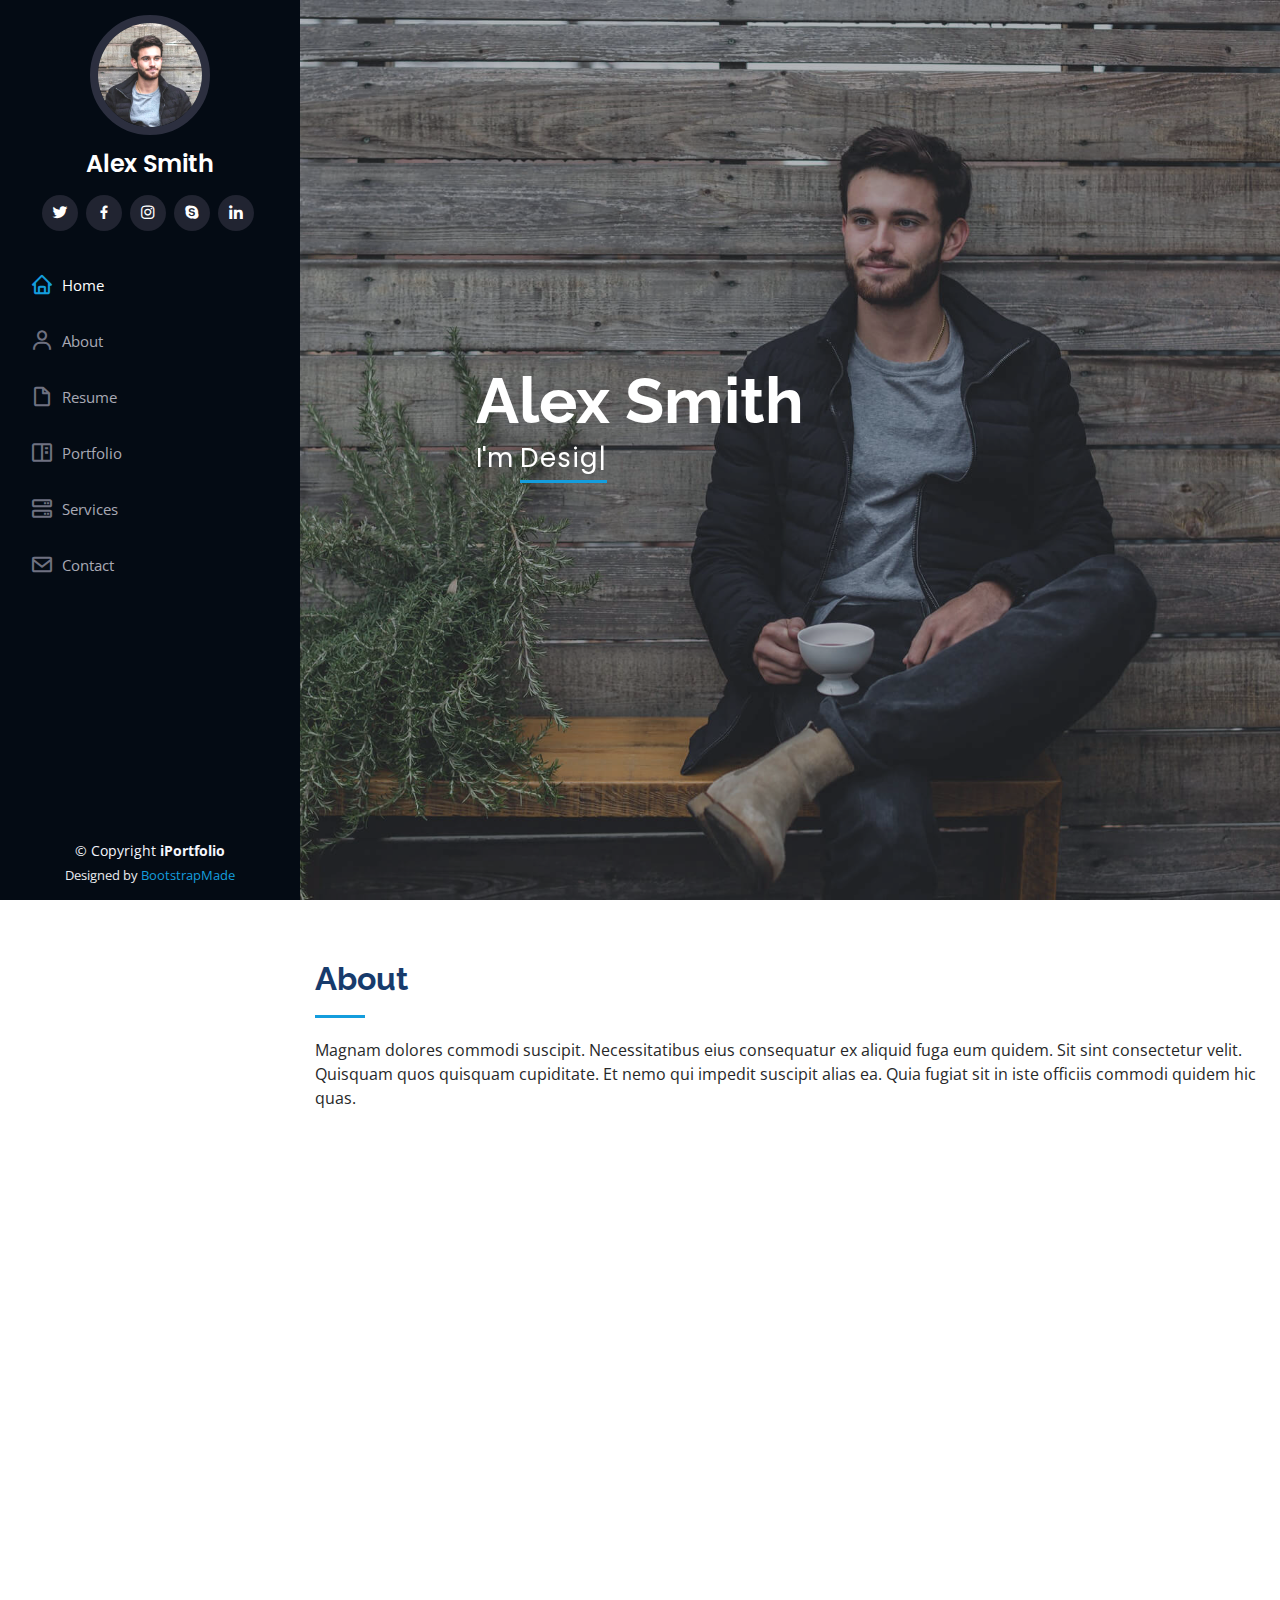
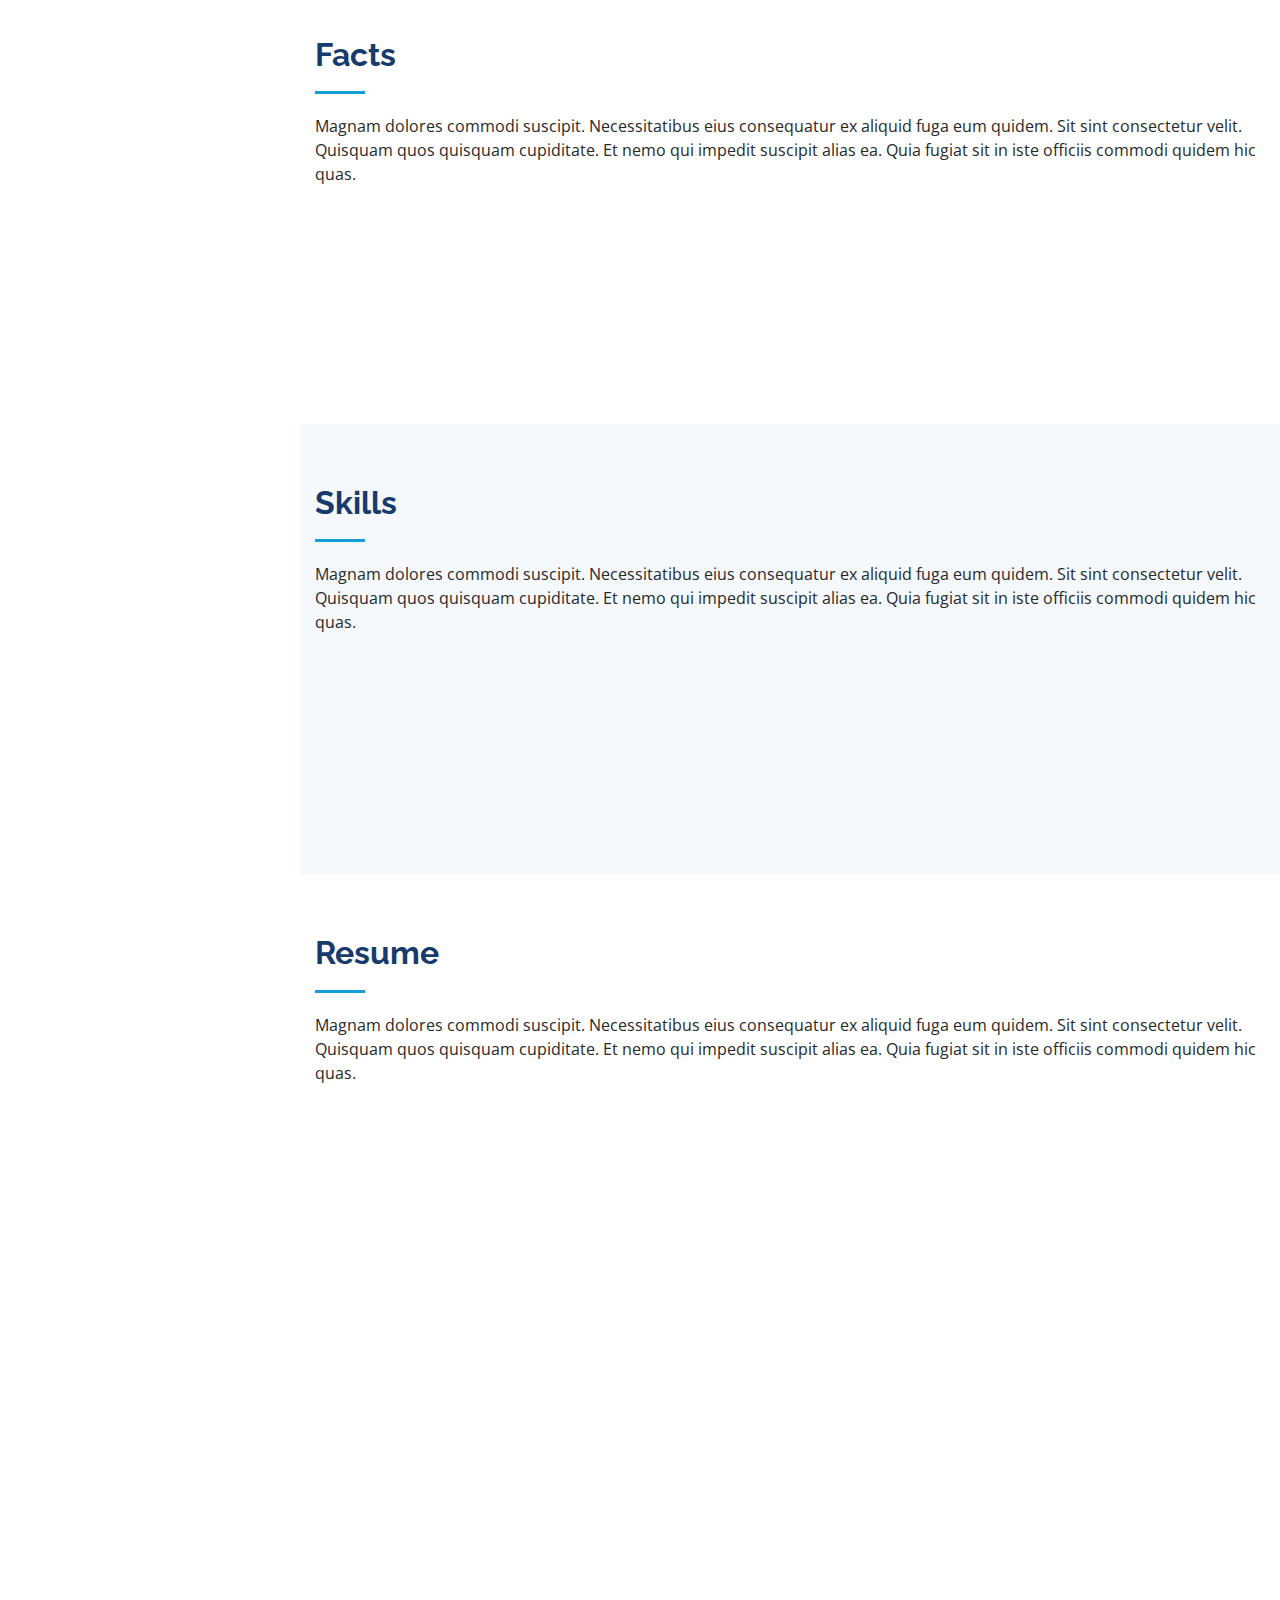
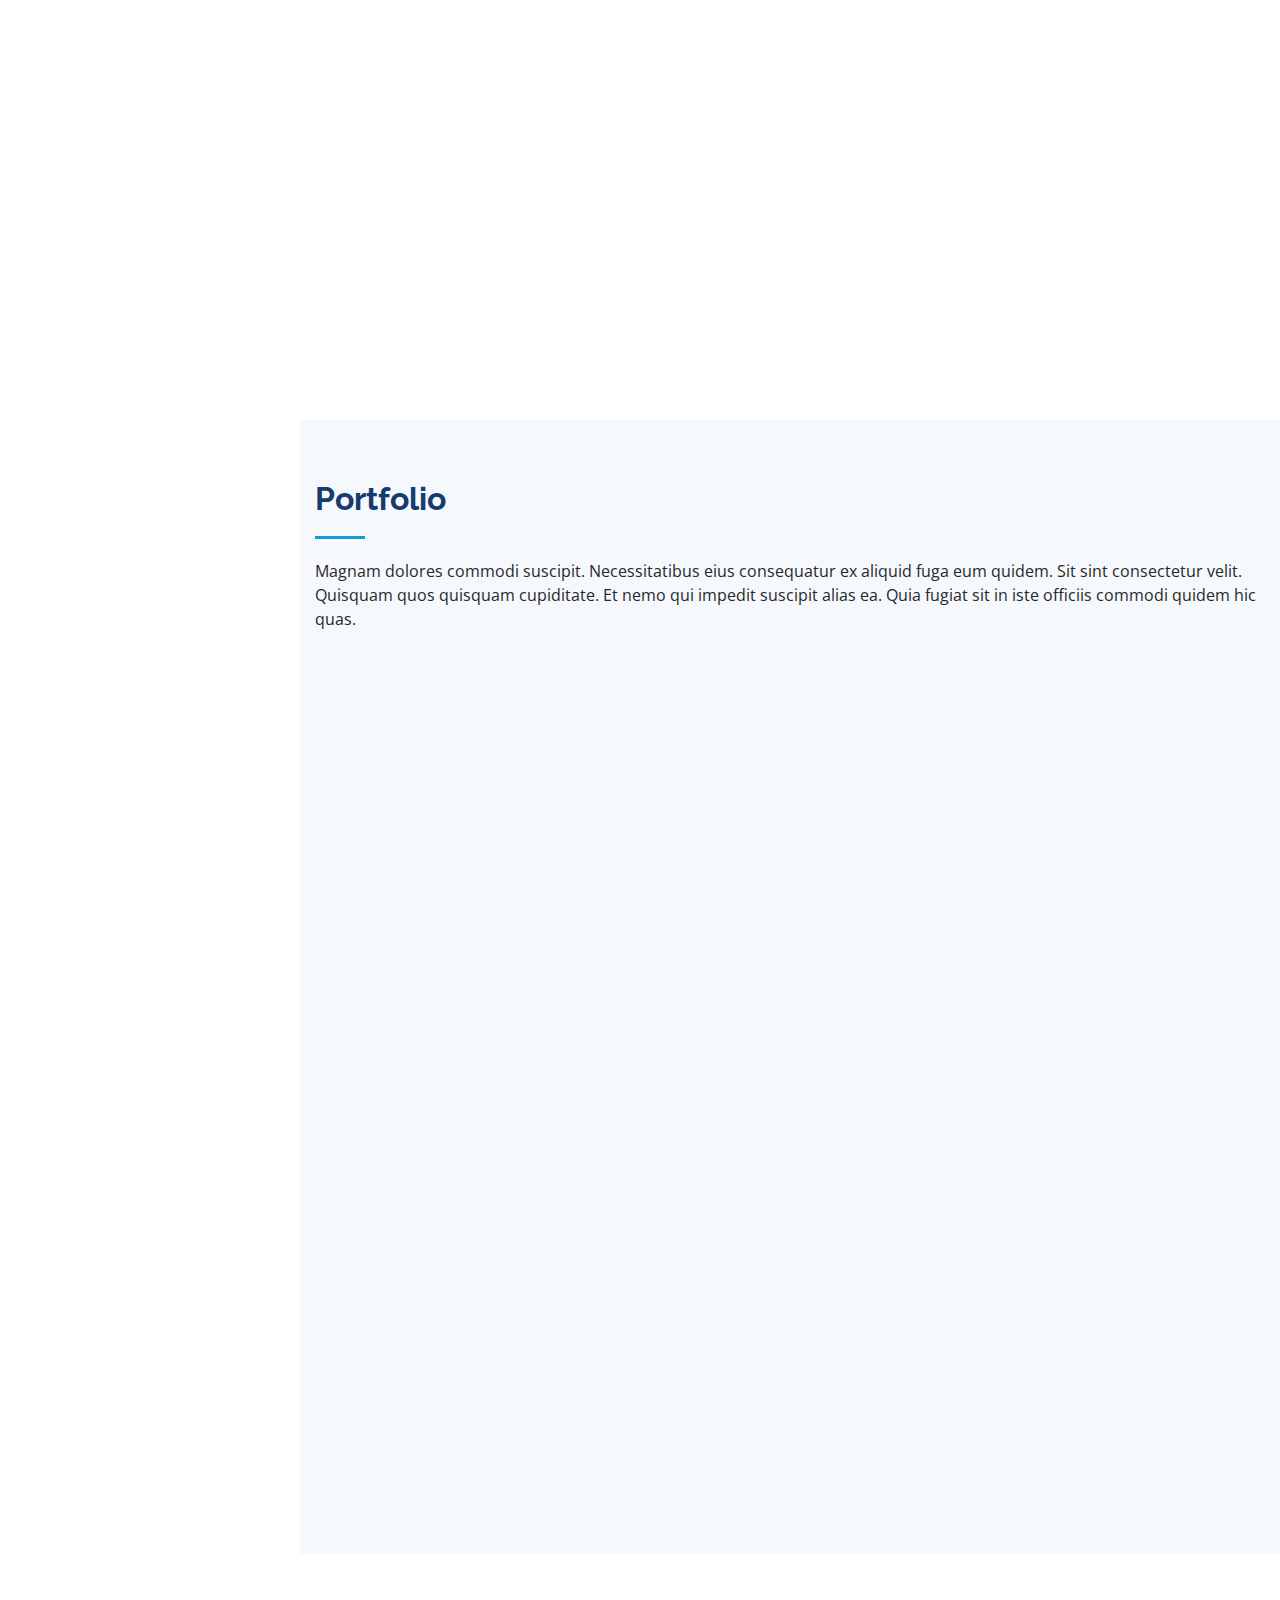
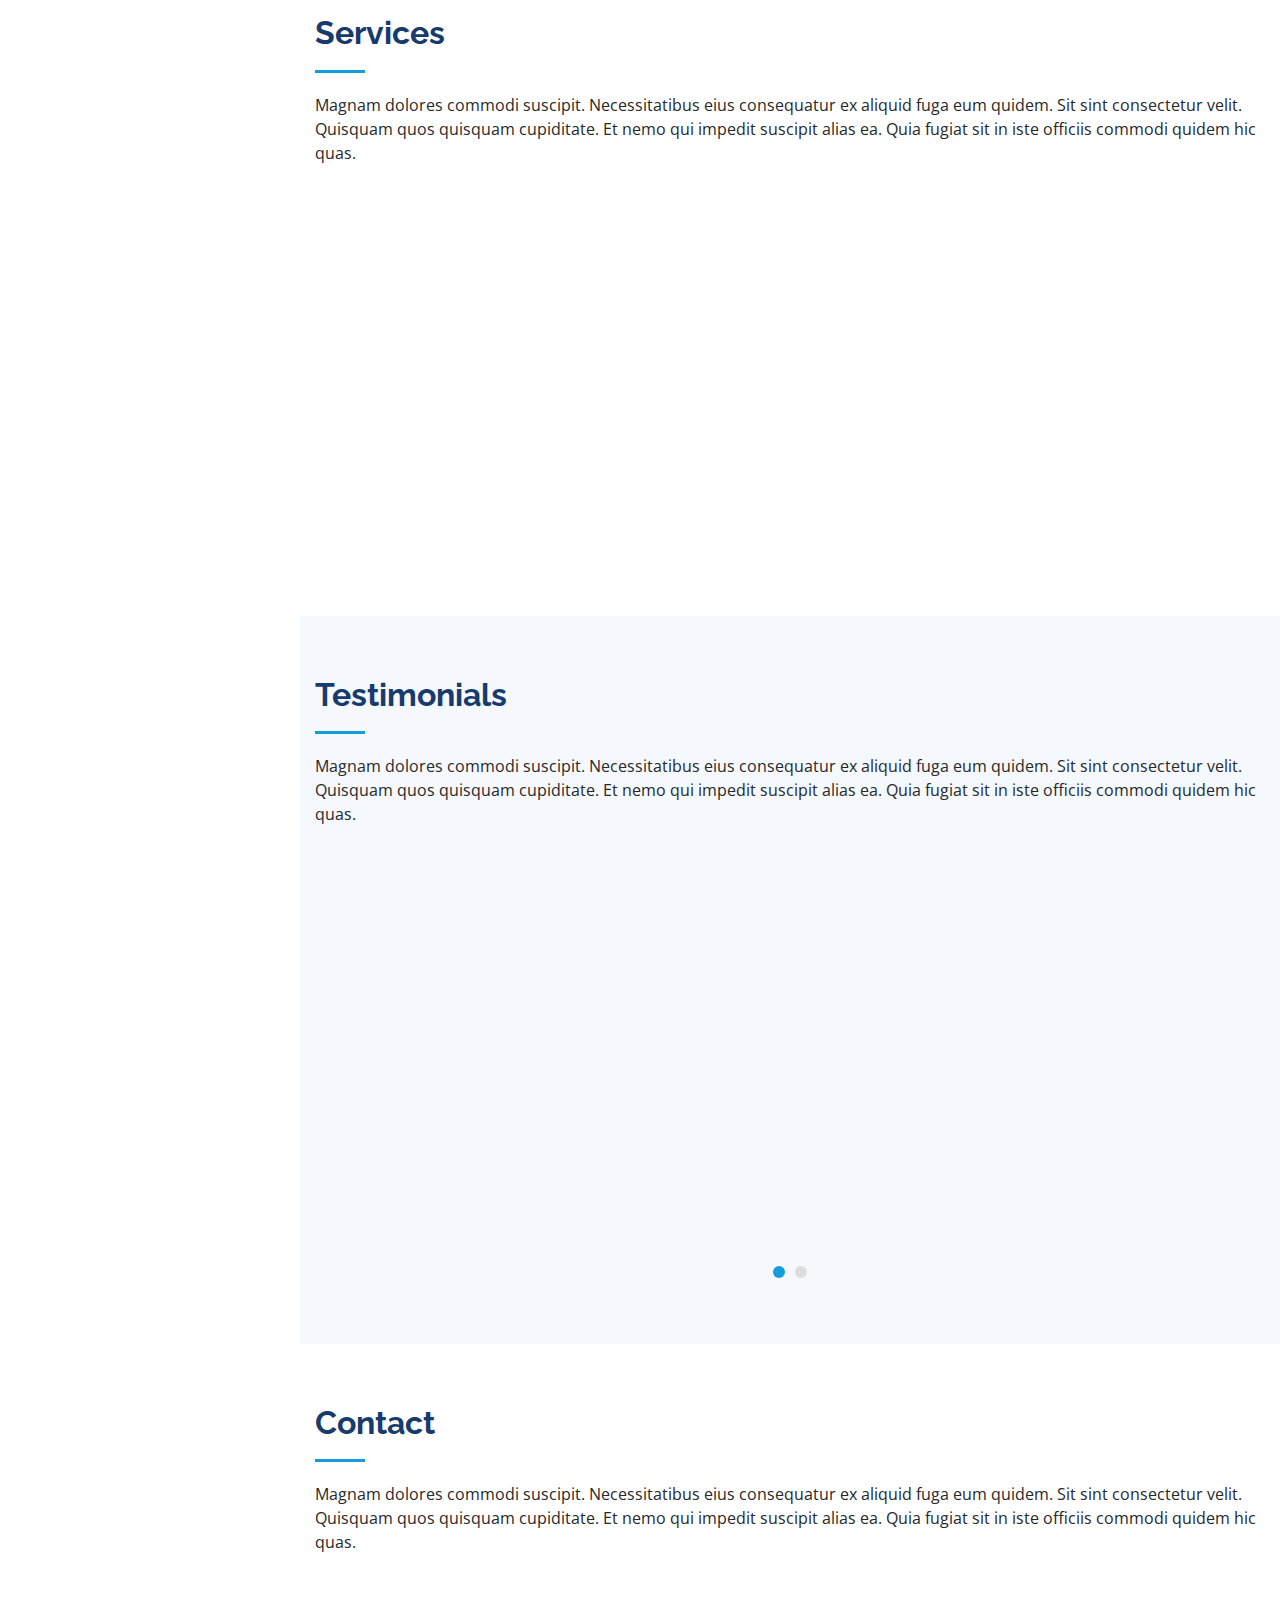
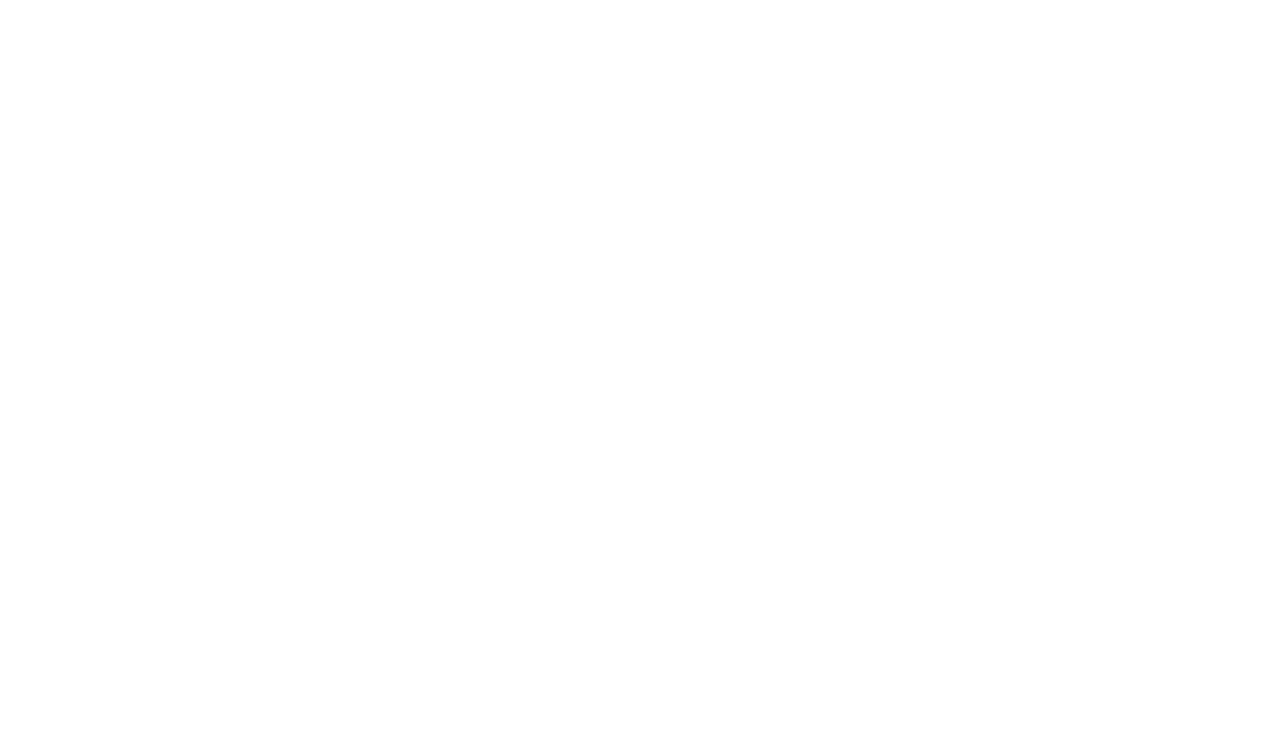
==== index.html @ 7bd34798 "first commit" ====
<!DOCTYPE html>
<html lang="en">

<head>
  <meta charset="utf-8">
  <meta content="width=device-width, initial-scale=1.0" name="viewport">

  <title>iPortfolio Bootstrap Template - Index</title>
  <meta content="" name="description">
  <meta content="" name="keywords">

  <!-- Favicons -->
  <link href="assets/img/favicon.png" rel="icon">
  <link href="assets/img/apple-touch-icon.png" rel="apple-touch-icon">

  <!-- Google Fonts -->
  <link href="https://fonts.googleapis.com/css?family=Open+Sans:300,300i,400,400i,600,600i,700,700i|Raleway:300,300i,400,400i,500,500i,600,600i,700,700i|Poppins:300,300i,400,400i,500,500i,600,600i,700,700i" rel="stylesheet">

  <!-- Vendor CSS Files -->
  <link href="assets/vendor/bootstrap/css/bootstrap.min.css" rel="stylesheet">
  <link href="assets/vendor/icofont/icofont.min.css" rel="stylesheet">
  <link href="assets/vendor/boxicons/css/boxicons.min.css" rel="stylesheet">
  <link href="assets/vendor/venobox/venobox.css" rel="stylesheet">
  <link href="assets/vendor/owl.carousel/assets/owl.carousel.min.css" rel="stylesheet">
  <link href="assets/vendor/aos/aos.css" rel="stylesheet">

  <!-- Template Main CSS File -->
  <link href="assets/css/style.css" rel="stylesheet">

  <!-- =======================================================
  * Template Name: iPortfolio - v1.5.1
  * Template URL: https://bootstrapmade.com/iportfolio-bootstrap-portfolio-websites-template/
  * Author: BootstrapMade.com
  * License: https://bootstrapmade.com/license/
  ======================================================== -->
</head>

<body>

  <!-- ======= Mobile nav toggle button ======= -->
  <button type="button" class="mobile-nav-toggle d-xl-none"><i class="icofont-navigation-menu"></i></button>

  <!-- ======= Header ======= -->
  <header id="header">
    <div class="d-flex flex-column">

      <div class="profile">
        <img src="assets/img/profile-img.jpg" alt="" class="img-fluid rounded-circle">
        <h1 class="text-light"><a href="index.html">Alex Smith</a></h1>
        <div class="social-links mt-3 text-center">
          <a href="#" class="twitter"><i class="bx bxl-twitter"></i></a>
          <a href="#" class="facebook"><i class="bx bxl-facebook"></i></a>
          <a href="#" class="instagram"><i class="bx bxl-instagram"></i></a>
          <a href="#" class="google-plus"><i class="bx bxl-skype"></i></a>
          <a href="#" class="linkedin"><i class="bx bxl-linkedin"></i></a>
        </div>
      </div>

      <nav class="nav-menu">
        <ul>
          <li class="active"><a href="index.html"><i class="bx bx-home"></i> <span>Home</span></a></li>
          <li><a href="#about"><i class="bx bx-user"></i> <span>About</span></a></li>
          <li><a href="#resume"><i class="bx bx-file-blank"></i> <span>Resume</span></a></li>
          <li><a href="#portfolio"><i class="bx bx-book-content"></i> Portfolio</a></li>
          <li><a href="#services"><i class="bx bx-server"></i> Services</a></li>
          <li><a href="#contact"><i class="bx bx-envelope"></i> Contact</a></li>

        </ul>
      </nav><!-- .nav-menu -->
      <button type="button" class="mobile-nav-toggle d-xl-none"><i class="icofont-navigation-menu"></i></button>

    </div>
  </header><!-- End Header -->

  <!-- ======= Hero Section ======= -->
  <section id="hero" class="d-flex flex-column justify-content-center align-items-center">
    <div class="hero-container" data-aos="fade-in">
      <h1>Alex Smith</h1>
      <p>I'm <span class="typed" data-typed-items="Designer, Developer, Freelancer, Photographer"></span></p>
    </div>
  </section><!-- End Hero -->

  <main id="main">

    <!-- ======= About Section ======= -->
    <section id="about" class="about">
      <div class="container">

        <div class="section-title">
          <h2>About</h2>
          <p>Magnam dolores commodi suscipit. Necessitatibus eius consequatur ex aliquid fuga eum quidem. Sit sint consectetur velit. Quisquam quos quisquam cupiditate. Et nemo qui impedit suscipit alias ea. Quia fugiat sit in iste officiis commodi quidem hic quas.</p>
        </div>

        <div class="row">
          <div class="col-lg-4" data-aos="fade-right">
            <img src="assets/img/profile-img.jpg" class="img-fluid" alt="">
          </div>
          <div class="col-lg-8 pt-4 pt-lg-0 content" data-aos="fade-left">
            <h3>UI/UX Designer &amp; Web Developer.</h3>
            <p class="font-italic">
              Lorem ipsum dolor sit amet, consectetur adipiscing elit, sed do eiusmod tempor incididunt ut labore et dolore
              magna aliqua.
            </p>
            <div class="row">
              <div class="col-lg-6">
                <ul>
                  <li><i class="icofont-rounded-right"></i> <strong>Birthday:</strong> 1 May 1995</li>
                  <li><i class="icofont-rounded-right"></i> <strong>Website:</strong> www.example.com</li>
                  <li><i class="icofont-rounded-right"></i> <strong>Phone:</strong> +123 456 7890</li>
                  <li><i class="icofont-rounded-right"></i> <strong>City:</strong> City : New York, USA</li>
                </ul>
              </div>
              <div class="col-lg-6">
                <ul>
                  <li><i class="icofont-rounded-right"></i> <strong>Age:</strong> 30</li>
                  <li><i class="icofont-rounded-right"></i> <strong>Degree:</strong> Master</li>
                  <li><i class="icofont-rounded-right"></i> <strong>PhEmailone:</strong> email@example.com</li>
                  <li><i class="icofont-rounded-right"></i> <strong>Freelance:</strong> Available</li>
                </ul>
              </div>
            </div>
            <p>
              Officiis eligendi itaque labore et dolorum mollitia officiis optio vero. Quisquam sunt adipisci omnis et ut. Nulla accusantium dolor incidunt officia tempore. Et eius omnis.
              Cupiditate ut dicta maxime officiis quidem quia. Sed et consectetur qui quia repellendus itaque neque. Aliquid amet quidem ut quaerat cupiditate. Ab et eum qui repellendus omnis culpa magni laudantium dolores.
            </p>
          </div>
        </div>

      </div>
    </section><!-- End About Section -->

    <!-- ======= Facts Section ======= -->
    <section id="facts" class="facts">
      <div class="container">

        <div class="section-title">
          <h2>Facts</h2>
          <p>Magnam dolores commodi suscipit. Necessitatibus eius consequatur ex aliquid fuga eum quidem. Sit sint consectetur velit. Quisquam quos quisquam cupiditate. Et nemo qui impedit suscipit alias ea. Quia fugiat sit in iste officiis commodi quidem hic quas.</p>
        </div>

        <div class="row no-gutters">

          <div class="col-lg-3 col-md-6 d-md-flex align-items-md-stretch" data-aos="fade-up">
            <div class="count-box">
              <i class="icofont-simple-smile"></i>
              <span data-toggle="counter-up">232</span>
              <p><strong>Happy Clients</strong> consequuntur quae</p>
            </div>
          </div>

          <div class="col-lg-3 col-md-6 d-md-flex align-items-md-stretch" data-aos="fade-up" data-aos-delay="100">
            <div class="count-box">
              <i class="icofont-document-folder"></i>
              <span data-toggle="counter-up">521</span>
              <p><strong>Projects</strong> adipisci atque cum quia aut</p>
            </div>
          </div>

          <div class="col-lg-3 col-md-6 d-md-flex align-items-md-stretch" data-aos="fade-up" data-aos-delay="200">
            <div class="count-box">
              <i class="icofont-live-support"></i>
              <span data-toggle="counter-up">1,463</span>
              <p><strong>Hours Of Support</strong> aut commodi quaerat</p>
            </div>
          </div>

          <div class="col-lg-3 col-md-6 d-md-flex align-items-md-stretch" data-aos="fade-up" data-aos-delay="300">
            <div class="count-box">
              <i class="icofont-users-alt-5"></i>
              <span data-toggle="counter-up">15</span>
              <p><strong>Hard Workers</strong> rerum asperiores dolor</p>
            </div>
          </div>

        </div>

      </div>
    </section><!-- End Facts Section -->

    <!-- ======= Skills Section ======= -->
    <section id="skills" class="skills section-bg">
      <div class="container">

        <div class="section-title">
          <h2>Skills</h2>
          <p>Magnam dolores commodi suscipit. Necessitatibus eius consequatur ex aliquid fuga eum quidem. Sit sint consectetur velit. Quisquam quos quisquam cupiditate. Et nemo qui impedit suscipit alias ea. Quia fugiat sit in iste officiis commodi quidem hic quas.</p>
        </div>

        <div class="row skills-content">

          <div class="col-lg-6" data-aos="fade-up">

            <div class="progress">
              <span class="skill">HTML <i class="val">100%</i></span>
              <div class="progress-bar-wrap">
                <div class="progress-bar" role="progressbar" aria-valuenow="100" aria-valuemin="0" aria-valuemax="100"></div>
              </div>
            </div>

            <div class="progress">
              <span class="skill">CSS <i class="val">90%</i></span>
              <div class="progress-bar-wrap">
                <div class="progress-bar" role="progressbar" aria-valuenow="90" aria-valuemin="0" aria-valuemax="100"></div>
              </div>
            </div>

            <div class="progress">
              <span class="skill">JavaScript <i class="val">75%</i></span>
              <div class="progress-bar-wrap">
                <div class="progress-bar" role="progressbar" aria-valuenow="75" aria-valuemin="0" aria-valuemax="100"></div>
              </div>
            </div>

          </div>

          <div class="col-lg-6" data-aos="fade-up" data-aos-delay="100">

            <div class="progress">
              <span class="skill">PHP <i class="val">80%</i></span>
              <div class="progress-bar-wrap">
                <div class="progress-bar" role="progressbar" aria-valuenow="80" aria-valuemin="0" aria-valuemax="100"></div>
              </div>
            </div>

            <div class="progress">
              <span class="skill">WordPress/CMS <i class="val">90%</i></span>
              <div class="progress-bar-wrap">
                <div class="progress-bar" role="progressbar" aria-valuenow="90" aria-valuemin="0" aria-valuemax="100"></div>
              </div>
            </div>

            <div class="progress">
              <span class="skill">Photoshop <i class="val">55%</i></span>
              <div class="progress-bar-wrap">
                <div class="progress-bar" role="progressbar" aria-valuenow="55" aria-valuemin="0" aria-valuemax="100"></div>
              </div>
            </div>

          </div>

        </div>

      </div>
    </section><!-- End Skills Section -->

    <!-- ======= Resume Section ======= -->
    <section id="resume" class="resume">
      <div class="container">

        <div class="section-title">
          <h2>Resume</h2>
          <p>Magnam dolores commodi suscipit. Necessitatibus eius consequatur ex aliquid fuga eum quidem. Sit sint consectetur velit. Quisquam quos quisquam cupiditate. Et nemo qui impedit suscipit alias ea. Quia fugiat sit in iste officiis commodi quidem hic quas.</p>
        </div>

        <div class="row">
          <div class="col-lg-6" data-aos="fade-up">
            <h3 class="resume-title">Sumary</h3>
            <div class="resume-item pb-0">
              <h4>Alex Smith</h4>
              <p><em>Innovative and deadline-driven Graphic Designer with 3+ years of experience designing and developing user-centered digital/print marketing material from initial concept to final, polished deliverable.</em></p>
              <ul>
                <li>Portland par 127,Orlando, FL</li>
                <li>(123) 456-7891</li>
                <li>alice.barkley@example.com</li>
              </ul>
            </div>

            <h3 class="resume-title">Education</h3>
            <div class="resume-item">
              <h4>Master of Fine Arts &amp; Graphic Design</h4>
              <h5>2015 - 2016</h5>
              <p><em>Rochester Institute of Technology, Rochester, NY</em></p>
              <p>Qui deserunt veniam. Et sed aliquam labore tempore sed quisquam iusto autem sit. Ea vero voluptatum qui ut dignissimos deleniti nerada porti sand markend</p>
            </div>
            <div class="resume-item">
              <h4>Bachelor of Fine Arts &amp; Graphic Design</h4>
              <h5>2010 - 2014</h5>
              <p><em>Rochester Institute of Technology, Rochester, NY</em></p>
              <p>Quia nobis sequi est occaecati aut. Repudiandae et iusto quae reiciendis et quis Eius vel ratione eius unde vitae rerum voluptates asperiores voluptatem Earum molestiae consequatur neque etlon sader mart dila</p>
            </div>
          </div>
          <div class="col-lg-6" data-aos="fade-up" data-aos-delay="100">
            <h3 class="resume-title">Professional Experience</h3>
            <div class="resume-item">
              <h4>Senior graphic design specialist</h4>
              <h5>2019 - Present</h5>
              <p><em>Experion, New York, NY </em></p>
              <ul>
                <li>Lead in the design, development, and implementation of the graphic, layout, and production communication materials</li>
                <li>Delegate tasks to the 7 members of the design team and provide counsel on all aspects of the project. </li>
                <li>Supervise the assessment of all graphic materials in order to ensure quality and accuracy of the design</li>
                <li>Oversee the efficient use of production project budgets ranging from $2,000 - $25,000</li>
              </ul>
            </div>
            <div class="resume-item">
              <h4>Graphic design specialist</h4>
              <h5>2017 - 2018</h5>
              <p><em>Stepping Stone Advertising, New York, NY</em></p>
              <ul>
                <li>Developed numerous marketing programs (logos, brochures,infographics, presentations, and advertisements).</li>
                <li>Managed up to 5 projects or tasks at a given time while under pressure</li>
                <li>Recommended and consulted with clients on the most appropriate graphic design</li>
                <li>Created 4+ design presentations and proposals a month for clients and account managers</li>
              </ul>
            </div>
          </div>
        </div>

      </div>
    </section><!-- End Resume Section -->

    <!-- ======= Portfolio Section ======= -->
    <section id="portfolio" class="portfolio section-bg">
      <div class="container">

        <div class="section-title">
          <h2>Portfolio</h2>
          <p>Magnam dolores commodi suscipit. Necessitatibus eius consequatur ex aliquid fuga eum quidem. Sit sint consectetur velit. Quisquam quos quisquam cupiditate. Et nemo qui impedit suscipit alias ea. Quia fugiat sit in iste officiis commodi quidem hic quas.</p>
        </div>

        <div class="row" data-aos="fade-up">
          <div class="col-lg-12 d-flex justify-content-center">
            <ul id="portfolio-flters">
              <li data-filter="*" class="filter-active">All</li>
              <li data-filter=".filter-app">App</li>
              <li data-filter=".filter-card">Card</li>
              <li data-filter=".filter-web">Web</li>
            </ul>
          </div>
        </div>

        <div class="row portfolio-container" data-aos="fade-up" data-aos-delay="100">

          <div class="col-lg-4 col-md-6 portfolio-item filter-app">
            <div class="portfolio-wrap">
              <img src="assets/img/portfolio/portfolio-1.jpg" class="img-fluid" alt="">
              <div class="portfolio-links">
                <a href="assets/img/portfolio/portfolio-1.jpg" data-gall="portfolioGallery" class="venobox" title="App 1"><i class="bx bx-plus"></i></a>
                <a href="portfolio-details.html" title="More Details"><i class="bx bx-link"></i></a>
              </div>
            </div>
          </div>

          <div class="col-lg-4 col-md-6 portfolio-item filter-web">
            <div class="portfolio-wrap">
              <img src="assets/img/portfolio/portfolio-2.jpg" class="img-fluid" alt="">
              <div class="portfolio-links">
                <a href="assets/img/portfolio/portfolio-2.jpg" data-gall="portfolioGallery" class="venobox" title="Web 3"><i class="bx bx-plus"></i></a>
                <a href="portfolio-details.html" title="More Details"><i class="bx bx-link"></i></a>
              </div>
            </div>
          </div>

          <div class="col-lg-4 col-md-6 portfolio-item filter-app">
            <div class="portfolio-wrap">
              <img src="assets/img/portfolio/portfolio-3.jpg" class="img-fluid" alt="">
              <div class="portfolio-links">
                <a href="assets/img/portfolio/portfolio-3.jpg" data-gall="portfolioGallery" class="venobox" title="App 2"><i class="bx bx-plus"></i></a>
                <a href="portfolio-details.html" title="More Details"><i class="bx bx-link"></i></a>
              </div>
            </div>
          </div>

          <div class="col-lg-4 col-md-6 portfolio-item filter-card">
            <div class="portfolio-wrap">
              <img src="assets/img/portfolio/portfolio-4.jpg" class="img-fluid" alt="">
              <div class="portfolio-links">
                <a href="assets/img/portfolio/portfolio-4.jpg" data-gall="portfolioGallery" class="venobox" title="Card 2"><i class="bx bx-plus"></i></a>
                <a href="portfolio-details.html" title="More Details"><i class="bx bx-link"></i></a>
              </div>
            </div>
          </div>

          <div class="col-lg-4 col-md-6 portfolio-item filter-web">
            <div class="portfolio-wrap">
              <img src="assets/img/portfolio/portfolio-5.jpg" class="img-fluid" alt="">
              <div class="portfolio-links">
                <a href="assets/img/portfolio/portfolio-5.jpg" data-gall="portfolioGallery" class="venobox" title="Web 2"><i class="bx bx-plus"></i></a>
                <a href="portfolio-details.html" title="More Details"><i class="bx bx-link"></i></a>
              </div>
            </div>
          </div>

          <div class="col-lg-4 col-md-6 portfolio-item filter-app">
            <div class="portfolio-wrap">
              <img src="assets/img/portfolio/portfolio-6.jpg" class="img-fluid" alt="">
              <div class="portfolio-links">
                <a href="assets/img/portfolio/portfolio-6.jpg" data-gall="portfolioGallery" class="venobox" title="App 3"><i class="bx bx-plus"></i></a>
                <a href="portfolio-details.html" title="More Details"><i class="bx bx-link"></i></a>
              </div>
            </div>
          </div>

          <div class="col-lg-4 col-md-6 portfolio-item filter-card">
            <div class="portfolio-wrap">
              <img src="assets/img/portfolio/portfolio-7.jpg" class="img-fluid" alt="">
              <div class="portfolio-links">
                <a href="assets/img/portfolio/portfolio-7.jpg" data-gall="portfolioGallery" class="venobox" title="Card 1"><i class="bx bx-plus"></i></a>
                <a href="portfolio-details.html" title="More Details"><i class="bx bx-link"></i></a>
              </div>
            </div>
          </div>

          <div class="col-lg-4 col-md-6 portfolio-item filter-card">
            <div class="portfolio-wrap">
              <img src="assets/img/portfolio/portfolio-8.jpg" class="img-fluid" alt="">
              <div class="portfolio-links">
                <a href="assets/img/portfolio/portfolio-8.jpg" data-gall="portfolioGallery" class="venobox" title="Card 3"><i class="bx bx-plus"></i></a>
                <a href="portfolio-details.html" title="More Details"><i class="bx bx-link"></i></a>
              </div>
            </div>
          </div>

          <div class="col-lg-4 col-md-6 portfolio-item filter-web">
            <div class="portfolio-wrap">
              <img src="assets/img/portfolio/portfolio-9.jpg" class="img-fluid" alt="">
              <div class="portfolio-links">
                <a href="assets/img/portfolio/portfolio-9.jpg" data-gall="portfolioGallery" class="venobox" title="Web 3"><i class="bx bx-plus"></i></a>
                <a href="portfolio-details.html" title="More Details"><i class="bx bx-link"></i></a>
              </div>
            </div>
          </div>

        </div>

      </div>
    </section><!-- End Portfolio Section -->

    <!-- ======= Services Section ======= -->
    <section id="services" class="services">
      <div class="container">

        <div class="section-title">
          <h2>Services</h2>
          <p>Magnam dolores commodi suscipit. Necessitatibus eius consequatur ex aliquid fuga eum quidem. Sit sint consectetur velit. Quisquam quos quisquam cupiditate. Et nemo qui impedit suscipit alias ea. Quia fugiat sit in iste officiis commodi quidem hic quas.</p>
        </div>

        <div class="row">
          <div class="col-lg-4 col-md-6 icon-box" data-aos="fade-up">
            <div class="icon"><i class="icofont-computer"></i></div>
            <h4 class="title"><a href="">Lorem Ipsum</a></h4>
            <p class="description">Voluptatum deleniti atque corrupti quos dolores et quas molestias excepturi sint occaecati cupiditate non provident</p>
          </div>
          <div class="col-lg-4 col-md-6 icon-box" data-aos="fade-up" data-aos-delay="100">
            <div class="icon"><i class="icofont-chart-bar-graph"></i></div>
            <h4 class="title"><a href="">Dolor Sitema</a></h4>
            <p class="description">Minim veniam, quis nostrud exercitation ullamco laboris nisi ut aliquip ex ea commodo consequat tarad limino ata</p>
          </div>
          <div class="col-lg-4 col-md-6 icon-box" data-aos="fade-up" data-aos-delay="200">
            <div class="icon"><i class="icofont-earth"></i></div>
            <h4 class="title"><a href="">Sed ut perspiciatis</a></h4>
            <p class="description">Duis aute irure dolor in reprehenderit in voluptate velit esse cillum dolore eu fugiat nulla pariatur</p>
          </div>
          <div class="col-lg-4 col-md-6 icon-box" data-aos="fade-up" data-aos-delay="300">
            <div class="icon"><i class="icofont-image"></i></div>
            <h4 class="title"><a href="">Magni Dolores</a></h4>
            <p class="description">Excepteur sint occaecat cupidatat non proident, sunt in culpa qui officia deserunt mollit anim id est laborum</p>
          </div>
          <div class="col-lg-4 col-md-6 icon-box" data-aos="fade-up" data-aos-delay="400">
            <div class="icon"><i class="icofont-settings"></i></div>
            <h4 class="title"><a href="">Nemo Enim</a></h4>
            <p class="description">At vero eos et accusamus et iusto odio dignissimos ducimus qui blanditiis praesentium voluptatum deleniti atque</p>
          </div>
          <div class="col-lg-4 col-md-6 icon-box" data-aos="fade-up" data-aos-delay="500">
            <div class="icon"><i class="icofont-tasks-alt"></i></div>
            <h4 class="title"><a href="">Eiusmod Tempor</a></h4>
            <p class="description">Et harum quidem rerum facilis est et expedita distinctio. Nam libero tempore, cum soluta nobis est eligendi</p>
          </div>
        </div>

      </div>
    </section><!-- End Services Section -->

    <!-- ======= Testimonials Section ======= -->
    <section id="testimonials" class="testimonials section-bg">
      <div class="container">

        <div class="section-title">
          <h2>Testimonials</h2>
          <p>Magnam dolores commodi suscipit. Necessitatibus eius consequatur ex aliquid fuga eum quidem. Sit sint consectetur velit. Quisquam quos quisquam cupiditate. Et nemo qui impedit suscipit alias ea. Quia fugiat sit in iste officiis commodi quidem hic quas.</p>
        </div>

        <div class="owl-carousel testimonials-carousel">

          <div class="testimonial-item" data-aos="fade-up">
            <p>
              <i class="bx bxs-quote-alt-left quote-icon-left"></i>
              Proin iaculis purus consequat sem cure digni ssim donec porttitora entum suscipit rhoncus. Accusantium quam, ultricies eget id, aliquam eget nibh et. Maecen aliquam, risus at semper.
              <i class="bx bxs-quote-alt-right quote-icon-right"></i>
            </p>
            <img src="assets/img/testimonials/testimonials-1.jpg" class="testimonial-img" alt="">
            <h3>Saul Goodman</h3>
            <h4>Ceo &amp; Founder</h4>
          </div>

          <div class="testimonial-item" data-aos="fade-up" data-aos-delay="100">
            <p>
              <i class="bx bxs-quote-alt-left quote-icon-left"></i>
              Export tempor illum tamen malis malis eram quae irure esse labore quem cillum quid cillum eram malis quorum velit fore eram velit sunt aliqua noster fugiat irure amet legam anim culpa.
              <i class="bx bxs-quote-alt-right quote-icon-right"></i>
            </p>
            <img src="assets/img/testimonials/testimonials-2.jpg" class="testimonial-img" alt="">
            <h3>Sara Wilsson</h3>
            <h4>Designer</h4>
          </div>

          <div class="testimonial-item" data-aos="fade-up" data-aos-delay="200">
            <p>
              <i class="bx bxs-quote-alt-left quote-icon-left"></i>
              Enim nisi quem export duis labore cillum quae magna enim sint quorum nulla quem veniam duis minim tempor labore quem eram duis noster aute amet eram fore quis sint minim.
              <i class="bx bxs-quote-alt-right quote-icon-right"></i>
            </p>
            <img src="assets/img/testimonials/testimonials-3.jpg" class="testimonial-img" alt="">
            <h3>Jena Karlis</h3>
            <h4>Store Owner</h4>
          </div>

          <div class="testimonial-item" data-aos="fade-up" data-aos-delay="300">
            <p>
              <i class="bx bxs-quote-alt-left quote-icon-left"></i>
              Fugiat enim eram quae cillum dolore dolor amet nulla culpa multos export minim fugiat minim velit minim dolor enim duis veniam ipsum anim magna sunt elit fore quem dolore labore illum veniam.
              <i class="bx bxs-quote-alt-right quote-icon-right"></i>
            </p>
            <img src="assets/img/testimonials/testimonials-4.jpg" class="testimonial-img" alt="">
            <h3>Matt Brandon</h3>
            <h4>Freelancer</h4>
          </div>

          <div class="testimonial-item" data-aos="fade-up" data-aos-delay="400">
            <p>
              <i class="bx bxs-quote-alt-left quote-icon-left"></i>
              Quis quorum aliqua sint quem legam fore sunt eram irure aliqua veniam tempor noster veniam enim culpa labore duis sunt culpa nulla illum cillum fugiat legam esse veniam culpa fore nisi cillum quid.
              <i class="bx bxs-quote-alt-right quote-icon-right"></i>
            </p>
            <img src="assets/img/testimonials/testimonials-5.jpg" class="testimonial-img" alt="">
            <h3>John Larson</h3>
            <h4>Entrepreneur</h4>
          </div>

        </div>

      </div>
    </section><!-- End Testimonials Section -->

    <!-- ======= Contact Section ======= -->
    <section id="contact" class="contact">
      <div class="container">

        <div class="section-title">
          <h2>Contact</h2>
          <p>Magnam dolores commodi suscipit. Necessitatibus eius consequatur ex aliquid fuga eum quidem. Sit sint consectetur velit. Quisquam quos quisquam cupiditate. Et nemo qui impedit suscipit alias ea. Quia fugiat sit in iste officiis commodi quidem hic quas.</p>
        </div>

        <div class="row" data-aos="fade-in">

          <div class="col-lg-5 d-flex align-items-stretch">
            <div class="info">
              <div class="address">
                <i class="icofont-google-map"></i>
                <h4>Location:</h4>
                <p>A108 Adam Street, New York, NY 535022</p>
              </div>

              <div class="email">
                <i class="icofont-envelope"></i>
                <h4>Email:</h4>
                <p>info@example.com</p>
              </div>

              <div class="phone">
                <i class="icofont-phone"></i>
                <h4>Call:</h4>
                <p>+1 5589 55488 55s</p>
              </div>

              <iframe src="https://www.google.com/maps/embed?pb=!1m14!1m8!1m3!1d12097.433213460943!2d-74.0062269!3d40.7101282!3m2!1i1024!2i768!4f13.1!3m3!1m2!1s0x0%3A0xb89d1fe6bc499443!2sDowntown+Conference+Center!5e0!3m2!1smk!2sbg!4v1539943755621" frameborder="0" style="border:0; width: 100%; height: 290px;" allowfullscreen></iframe>
            </div>

          </div>

          <div class="col-lg-7 mt-5 mt-lg-0 d-flex align-items-stretch">
            <form action="forms/contact.php" method="post" role="form" class="php-email-form">
              <div class="form-row">
                <div class="form-group col-md-6">
                  <label for="name">Your Name</label>
                  <input type="text" name="name" class="form-control" id="name" data-rule="minlen:4" data-msg="Please enter at least 4 chars" />
                  <div class="validate"></div>
                </div>
                <div class="form-group col-md-6">
                  <label for="name">Your Email</label>
                  <input type="email" class="form-control" name="email" id="email" data-rule="email" data-msg="Please enter a valid email" />
                  <div class="validate"></div>
                </div>
              </div>
              <div class="form-group">
                <label for="name">Subject</label>
                <input type="text" class="form-control" name="subject" id="subject" data-rule="minlen:4" data-msg="Please enter at least 8 chars of subject" />
                <div class="validate"></div>
              </div>
              <div class="form-group">
                <label for="name">Message</label>
                <textarea class="form-control" name="message" rows="10" data-rule="required" data-msg="Please write something for us"></textarea>
                <div class="validate"></div>
              </div>
              <div class="mb-3">
                <div class="loading">Loading</div>
                <div class="error-message"></div>
                <div class="sent-message">Your message has been sent. Thank you!</div>
              </div>
              <div class="text-center"><button type="submit">Send Message</button></div>
            </form>
          </div>

        </div>

      </div>
    </section><!-- End Contact Section -->

  </main><!-- End #main -->

  <!-- ======= Footer ======= -->
  <footer id="footer">
    <div class="container">
      <div class="copyright">
        &copy; Copyright <strong><span>iPortfolio</span></strong>
      </div>
      <div class="credits">
        <!-- All the links in the footer should remain intact. -->
        <!-- You can delete the links only if you purchased the pro version. -->
        <!-- Licensing information: https://bootstrapmade.com/license/ -->
        <!-- Purchase the pro version with working PHP/AJAX contact form: https://bootstrapmade.com/iportfolio-bootstrap-portfolio-websites-template/ -->
        Designed by <a href="https://bootstrapmade.com/">BootstrapMade</a>
      </div>
    </div>
  </footer><!-- End  Footer -->

  <a href="#" class="back-to-top"><i class="icofont-simple-up"></i></a>

  <!-- Vendor JS Files -->
  <script src="assets/vendor/jquery/jquery.min.js"></script>
  <script src="assets/vendor/bootstrap/js/bootstrap.bundle.min.js"></script>
  <script src="assets/vendor/jquery.easing/jquery.easing.min.js"></script>
  <script src="assets/vendor/php-email-form/validate.js"></script>
  <script src="assets/vendor/waypoints/jquery.waypoints.min.js"></script>
  <script src="assets/vendor/counterup/counterup.min.js"></script>
  <script src="assets/vendor/isotope-layout/isotope.pkgd.min.js"></script>
  <script src="assets/vendor/venobox/venobox.min.js"></script>
  <script src="assets/vendor/owl.carousel/owl.carousel.min.js"></script>
  <script src="assets/vendor/typed.js/typed.min.js"></script>
  <script src="assets/vendor/aos/aos.js"></script>

  <!-- Template Main JS File -->
  <script src="assets/js/main.js"></script>

</body>

</html>
---- assets/vendor/venobox/venobox.css ----
/* ------ venobox.css --------*/
.vbox-overlay *, .vbox-overlay *:before, .vbox-overlay *:after{
    -webkit-backface-visibility: hidden;
    -webkit-box-sizing:border-box;
    -moz-box-sizing:border-box;
    box-sizing:border-box;
}
.vbox-overlay * { 
    -webkit-backface-visibility: visible;
    backface-visibility: visible;
}
.vbox-overlay{
    display: -webkit-flex;
    display: flex;
    -webkit-flex-direction: column;
    flex-direction: column;
    -webkit-justify-content: center;
    justify-content: center;
    -webkit-align-items: center;
    align-items: center;
    position: fixed;
    left: 0;
    top: 0;
    bottom: 0;
    right: 0;
    z-index: 999999;
}

/* ----- navigation ----- */
.vbox-title{
    width: 100%;
    height: 40px;
    float: left;
    text-align: center;
    line-height: 28px;
    font-size: 12px;
    padding: 6px 50px;
    overflow: hidden;
    position: fixed;
    display: none;
    left: 0;
    z-index: 89;
}
.vbox-close{
    cursor: pointer;
    position: fixed;
    top: -1px;
    right: 0;
    width: 50px;
    height: 40px;
    padding: 6px;
    display: block;
    background-position:10px center;
    overflow: hidden;
    font-size: 24px;
    line-height: 1;
    text-align: center;
    z-index: 99;
}
.vbox-left{
    cursor: pointer;
    position: fixed;
    left: 0;
    height: 40px;
    overflow: hidden;
    line-height: 28px;
    font-size: 12px;
    z-index: 99;
    display: flex;
    align-items:center;
}
.vbox-num{
    display: inline-block;
    margin: 6px 0 6px 15px;
}
/* ----- Social share ----- */
.vbox-share{
    line-height: 28px;
    font-size: 12px;
    overflow: hidden;
    position: fixed;
    left: 0;
    z-index: 98;
    display: flex;
    align-items:center;
    justify-content: center;
    width: 100%;
    text-align: center;
}
.vbox-share svg{
    max-height: 28px;
    width: 28px;
    z-index: 10;
    margin-left: 12px;
    margin-top: 6px;
    margin-bottom: 6px;
    vertical-align: middle;
}


/* ----- navigation ARROWS ----- */
.vbox-next, .vbox-prev{
    position: fixed;
    top: 50%;
    margin-top: -15px;
    overflow: hidden;
    cursor: pointer;
    display: block;
    width: 45px;
    height: 45px;
    z-index: 99;
}
.vbox-next span, .vbox-prev span{
    position: relative;
    width: 20px;
    height: 20px;
    border: 2px solid transparent;
    border-top-color: #B6B6B6;
    border-right-color: #B6B6B6;
    text-indent: -100px;
    position: absolute;
    top: 8px;
    display: block;
}
.vbox-prev{
    left: 15px;
}
.vbox-next{
    right: 15px;
}
.vbox-prev span{
    left: 10px;
    -ms-transform: rotate(-135deg);
    -webkit-transform: rotate(-135deg);
    transform: rotate(-135deg);
}
.vbox-next span{
    -ms-transform: rotate(45deg);
    -webkit-transform: rotate(45deg);
    transform: rotate(45deg);
    right: 10px;
}
/* ------- inline window ------ */
.vbox-inline{
    width: 420px;
    height: 315px;
    height: 70vh;
    padding: 10px;
    background: #fff;
    margin: 0 auto;
    overflow: auto;
    text-align: left;
}
/* ------- Video & iFrames window ------ */
.venoframe{
    max-width: 100%;
    width: 100%;
    border: none;
    width: 100%;
    height: 260px;
    height: 70vh;
}
.venoframe.vbvid{
    height: 260px;
}
@media (min-width: 768px) {
    .venoframe, .vbox-inline{
        width: 90%;
        height: 360px;
        height: 70vh;
    }
    .venoframe.vbvid{
        width: 640px;
        height: 360px;
    }
}
@media (min-width: 992px) {
    .venoframe, .vbox-inline{
        max-width: 1200px;
        width: 80%;
        height: 540px;
        height: 70vh;
    }
    .venoframe.vbvid{
        width: 960px;
        height: 540px;
    }
}
/* 
Please do NOT edit this part! 
or at least read this note: http://i.imgur.com/7C0ws9e.gif
*/
.vbox-open{
    overflow: hidden;
}
.vbox-container{
    position: absolute;
    left: 0;
    right: 0;
    top: 0;
    bottom: 0;
    overflow-x: hidden;
    overflow-y: scroll;
    overflow-scrolling: touch;
    -webkit-overflow-scrolling: touch;
    z-index: 20;
    max-height: 100%;

}

.vbox-content{
    text-align: center;
    float: left;
    width: 100%;
    position: relative;
    overflow: hidden;
    padding: 20px 4%;
}
.vbox-container img{
    max-width: 100%;
    height: auto;
}
.vbox-figlio{
    box-shadow: 0 0 12px rgba(0,0,0,0.19), 0 6px 6px rgba(0,0,0,0.23);
    max-width: 100%;
    text-align: initial;
}
img.vbox-figlio{
    -webkit-user-select: none;
-khtml-user-select: none;
-moz-user-select: none;
-o-user-select: none;
user-select: none;
}
.vbox-content.swipe-left{
    margin-left: -200px !important;
}
.vbox-content.swipe-right{
    margin-left: 200px !important;
}
.vbox-animated{
    webkit-transition: margin 300ms ease-out;
    transition: margin 300ms ease-out;
}

/* ---------- preloader ----------
 * SPINKIT 
 * http://tobiasahlin.com/spinkit/
-------------------------------- */
.sk-double-bounce,.sk-rotating-plane{width:40px;height:40px;margin:40px auto}.sk-rotating-plane{background-color:#333;-webkit-animation:sk-rotatePlane 1.2s infinite ease-in-out;animation:sk-rotatePlane 1.2s infinite ease-in-out}@-webkit-keyframes sk-rotatePlane{0%{-webkit-transform:perspective(120px) rotateX(0) rotateY(0);transform:perspective(120px) rotateX(0) rotateY(0)}50%{-webkit-transform:perspective(120px) rotateX(-180.1deg) rotateY(0);transform:perspective(120px) rotateX(-180.1deg) rotateY(0)}100%{-webkit-transform:perspective(120px) rotateX(-180deg) rotateY(-179.9deg);transform:perspective(120px) rotateX(-180deg) rotateY(-179.9deg)}}@keyframes sk-rotatePlane{0%{-webkit-transform:perspective(120px) rotateX(0) rotateY(0);transform:perspective(120px) rotateX(0) rotateY(0)}50%{-webkit-transform:perspective(120px) rotateX(-180.1deg) rotateY(0);transform:perspective(120px) rotateX(-180.1deg) rotateY(0)}100%{-webkit-transform:perspective(120px) rotateX(-180deg) rotateY(-179.9deg);transform:perspective(120px) rotateX(-180deg) rotateY(-179.9deg)}}.sk-double-bounce{position:relative}.sk-double-bounce .sk-child{width:100%;height:100%;border-radius:50%;background-color:#333;opacity:.6;position:absolute;top:0;left:0;-webkit-animation:sk-doubleBounce 2s infinite ease-in-out;animation:sk-doubleBounce 2s infinite ease-in-out}.sk-chasing-dots .sk-child,.sk-spinner-pulse,.sk-three-bounce .sk-child{background-color:#333;border-radius:100%}.sk-double-bounce .sk-double-bounce2{-webkit-animation-delay:-1s;animation-delay:-1s}@-webkit-keyframes sk-doubleBounce{0%,100%{-webkit-transform:scale(0);transform:scale(0)}50%{-webkit-transform:scale(1);transform:scale(1)}}@keyframes sk-doubleBounce{0%,100%{-webkit-transform:scale(0);transform:scale(0)}50%{-webkit-transform:scale(1);transform:scale(1)}}.sk-wave{margin:40px auto;width:50px;height:40px;text-align:center;font-size:10px}.sk-wave .sk-rect{background-color:#333;height:100%;width:6px;display:inline-block;-webkit-animation:sk-waveStretchDelay 1.2s infinite ease-in-out;animation:sk-waveStretchDelay 1.2s infinite ease-in-out}.sk-wave .sk-rect1{-webkit-animation-delay:-1.2s;animation-delay:-1.2s}.sk-wave .sk-rect2{-webkit-animation-delay:-1.1s;animation-delay:-1.1s}.sk-wave .sk-rect3{-webkit-animation-delay:-1s;animation-delay:-1s}.sk-wave .sk-rect4{-webkit-animation-delay:-.9s;animation-delay:-.9s}.sk-wave .sk-rect5{-webkit-animation-delay:-.8s;animation-delay:-.8s}@-webkit-keyframes sk-waveStretchDelay{0%,100%,40%{-webkit-transform:scaleY(.4);transform:scaleY(.4)}20%{-webkit-transform:scaleY(1);transform:scaleY(1)}}@keyframes sk-waveStretchDelay{0%,100%,40%{-webkit-transform:scaleY(.4);transform:scaleY(.4)}20%{-webkit-transform:scaleY(1);transform:scaleY(1)}}.sk-wandering-cubes{margin:40px auto;width:40px;height:40px;position:relative}.sk-wandering-cubes .sk-cube{background-color:#333;width:10px;height:10px;position:absolute;top:0;left:0;-webkit-animation:sk-wanderingCube 1.8s ease-in-out -1.8s infinite both;animation:sk-wanderingCube 1.8s ease-in-out -1.8s infinite both}.sk-chasing-dots,.sk-spinner-pulse{width:40px;height:40px;margin:40px auto}.sk-wandering-cubes .sk-cube2{-webkit-animation-delay:-.9s;animation-delay:-.9s}@-webkit-keyframes sk-wanderingCube{0%{-webkit-transform:rotate(0);transform:rotate(0)}25%{-webkit-transform:translateX(30px) rotate(-90deg) scale(.5);transform:translateX(30px) rotate(-90deg) scale(.5)}50%{-webkit-transform:translateX(30px) translateY(30px) rotate(-179deg);transform:translateX(30px) translateY(30px) rotate(-179deg)}50.1%{-webkit-transform:translateX(30px) translateY(30px) rotate(-180deg);transform:translateX(30px) translateY(30px) rotate(-180deg)}75%{-webkit-transform:translateX(0) translateY(30px) rotate(-270deg) scale(.5);transform:translateX(0) translateY(30px) rotate(-270deg) scale(.5)}100%{-webkit-transform:rotate(-360deg);transform:rotate(-360deg)}}@keyframes sk-wanderingCube{0%{-webkit-transform:rotate(0);transform:rotate(0)}25%{-webkit-transform:translateX(30px) rotate(-90deg) scale(.5);transform:translateX(30px) rotate(-90deg) scale(.5)}50%{-webkit-transform:translateX(30px) translateY(30px) rotate(-179deg);transform:translateX(30px) translateY(30px) rotate(-179deg)}50.1%{-webkit-transform:translateX(30px) translateY(30px) rotate(-180deg);transform:translateX(30px) translateY(30px) rotate(-180deg)}75%{-webkit-transform:translateX(0) translateY(30px) rotate(-270deg) scale(.5);transform:translateX(0) translateY(30px) rotate(-270deg) scale(.5)}100%{-webkit-transform:rotate(-360deg);transform:rotate(-360deg)}}.sk-spinner-pulse{-webkit-animation:sk-pulseScaleOut 1s infinite ease-in-out;animation:sk-pulseScaleOut 1s infinite ease-in-out}@-webkit-keyframes sk-pulseScaleOut{0%{-webkit-transform:scale(0);transform:scale(0)}100%{-webkit-transform:scale(1);transform:scale(1);opacity:0}}@keyframes sk-pulseScaleOut{0%{-webkit-transform:scale(0);transform:scale(0)}100%{-webkit-transform:scale(1);transform:scale(1);opacity:0}}.sk-chasing-dots{position:relative;text-align:center;-webkit-animation:sk-chasingDotsRotate 2s infinite linear;animation:sk-chasingDotsRotate 2s infinite linear}.sk-chasing-dots .sk-child{width:60%;height:60%;display:inline-block;position:absolute;top:0;-webkit-animation:sk-chasingDotsBounce 2s infinite ease-in-out;animation:sk-chasingDotsBounce 2s infinite ease-in-out}.sk-chasing-dots .sk-dot2{top:auto;bottom:0;-webkit-animation-delay:-1s;animation-delay:-1s}@-webkit-keyframes sk-chasingDotsRotate{100%{-webkit-transform:rotate(360deg);transform:rotate(360deg)}}@keyframes sk-chasingDotsRotate{100%{-webkit-transform:rotate(360deg);transform:rotate(360deg)}}@-webkit-keyframes sk-chasingDotsBounce{0%,100%{-webkit-transform:scale(0);transform:scale(0)}50%{-webkit-transform:scale(1);transform:scale(1)}}@keyframes sk-chasingDotsBounce{0%,100%{-webkit-transform:scale(0);transform:scale(0)}50%{-webkit-transform:scale(1);transform:scale(1)}}.sk-three-bounce{margin:40px auto;width:80px;text-align:center}.sk-three-bounce .sk-child{width:20px;height:20px;display:inline-block;-webkit-animation:sk-three-bounce 1.4s ease-in-out 0s infinite both;animation:sk-three-bounce 1.4s ease-in-out 0s infinite both}.sk-circle .sk-child:before,.sk-fading-circle .sk-circle:before{display:block;border-radius:100%;content:'';background-color:#333}.sk-three-bounce .sk-bounce1{-webkit-animation-delay:-.32s;animation-delay:-.32s}.sk-three-bounce .sk-bounce2{-webkit-animation-delay:-.16s;animation-delay:-.16s}@-webkit-keyframes sk-three-bounce{0%,100%,80%{-webkit-transform:scale(0);transform:scale(0)}40%{-webkit-transform:scale(1);transform:scale(1)}}@keyframes sk-three-bounce{0%,100%,80%{-webkit-transform:scale(0);transform:scale(0)}40%{-webkit-transform:scale(1);transform:scale(1)}}.sk-circle{margin:40px auto;width:40px;height:40px;position:relative}.sk-circle .sk-child{width:100%;height:100%;position:absolute;left:0;top:0}.sk-circle .sk-child:before{margin:0 auto;width:15%;height:15%;-webkit-animation:sk-circleBounceDelay 1.2s infinite ease-in-out both;animation:sk-circleBounceDelay 1.2s infinite ease-in-out both}.sk-circle .sk-circle2{-webkit-transform:rotate(30deg);-ms-transform:rotate(30deg);transform:rotate(30deg)}.sk-circle .sk-circle3{-webkit-transform:rotate(60deg);-ms-transform:rotate(60deg);transform:rotate(60deg)}.sk-circle .sk-circle4{-webkit-transform:rotate(90deg);-ms-transform:rotate(90deg);transform:rotate(90deg)}.sk-circle .sk-circle5{-webkit-transform:rotate(120deg);-ms-transform:rotate(120deg);transform:rotate(120deg)}.sk-circle .sk-circle6{-webkit-transform:rotate(150deg);-ms-transform:rotate(150deg);transform:rotate(150deg)}.sk-circle .sk-circle7{-webkit-transform:rotate(180deg);-ms-transform:rotate(180deg);transform:rotate(180deg)}.sk-circle .sk-circle8{-webkit-transform:rotate(210deg);-ms-transform:rotate(210deg);transform:rotate(210deg)}.sk-circle .sk-circle9{-webkit-transform:rotate(240deg);-ms-transform:rotate(240deg);transform:rotate(240deg)}.sk-circle .sk-circle10{-webkit-transform:rotate(270deg);-ms-transform:rotate(270deg);transform:rotate(270deg)}.sk-circle .sk-circle11{-webkit-transform:rotate(300deg);-ms-transform:rotate(300deg);transform:rotate(300deg)}.sk-circle .sk-circle12{-webkit-transform:rotate(330deg);-ms-transform:rotate(330deg);transform:rotate(330deg)}.sk-circle .sk-circle2:before{-webkit-animation-delay:-1.1s;animation-delay:-1.1s}.sk-circle .sk-circle3:before{-webkit-animation-delay:-1s;animation-delay:-1s}.sk-circle .sk-circle4:before{-webkit-animation-delay:-.9s;animation-delay:-.9s}.sk-circle .sk-circle5:before{-webkit-animation-delay:-.8s;animation-delay:-.8s}.sk-circle .sk-circle6:before{-webkit-animation-delay:-.7s;animation-delay:-.7s}.sk-circle .sk-circle7:before{-webkit-animation-delay:-.6s;animation-delay:-.6s}.sk-circle .sk-circle8:before{-webkit-animation-delay:-.5s;animation-delay:-.5s}.sk-circle .sk-circle9:before{-webkit-animation-delay:-.4s;animation-delay:-.4s}.sk-circle .sk-circle10:before{-webkit-animation-delay:-.3s;animation-delay:-.3s}.sk-circle .sk-circle11:before{-webkit-animation-delay:-.2s;animation-delay:-.2s}.sk-circle .sk-circle12:before{-webkit-animation-delay:-.1s;animation-delay:-.1s}@-webkit-keyframes sk-circleBounceDelay{0%,100%,80%{-webkit-transform:scale(0);transform:scale(0)}40%{-webkit-transform:scale(1);transform:scale(1)}}@keyframes sk-circleBounceDelay{0%,100%,80%{-webkit-transform:scale(0);transform:scale(0)}40%{-webkit-transform:scale(1);transform:scale(1)}}.sk-cube-grid{width:40px;height:40px;margin:40px auto}.sk-cube-grid .sk-cube{width:33.33%;height:33.33%;background-color:#333;float:left;-webkit-animation:sk-cubeGridScaleDelay 1.3s infinite ease-in-out;animation:sk-cubeGridScaleDelay 1.3s infinite ease-in-out}.sk-cube-grid .sk-cube1{-webkit-animation-delay:.2s;animation-delay:.2s}.sk-cube-grid .sk-cube2{-webkit-animation-delay:.3s;animation-delay:.3s}.sk-cube-grid .sk-cube3{-webkit-animation-delay:.4s;animation-delay:.4s}.sk-cube-grid .sk-cube4{-webkit-animation-delay:.1s;animation-delay:.1s}.sk-cube-grid .sk-cube5{-webkit-animation-delay:.2s;animation-delay:.2s}.sk-cube-grid .sk-cube6{-webkit-animation-delay:.3s;animation-delay:.3s}.sk-cube-grid .sk-cube7{-webkit-animation-delay:0ms;animation-delay:0ms}.sk-cube-grid .sk-cube8{-webkit-animation-delay:.1s;animation-delay:.1s}.sk-cube-grid .sk-cube9{-webkit-animation-delay:.2s;animation-delay:.2s}@-webkit-keyframes sk-cubeGridScaleDelay{0%,100%,70%{-webkit-transform:scale3D(1,1,1);transform:scale3D(1,1,1)}35%{-webkit-transform:scale3D(0,0,1);transform:scale3D(0,0,1)}}@keyframes sk-cubeGridScaleDelay{0%,100%,70%{-webkit-transform:scale3D(1,1,1);transform:scale3D(1,1,1)}35%{-webkit-transform:scale3D(0,0,1);transform:scale3D(0,0,1)}}.sk-fading-circle{margin:40px auto;width:40px;height:40px;position:relative}.sk-fading-circle .sk-circle{width:100%;height:100%;position:absolute;left:0;top:0}.sk-fading-circle .sk-circle:before{margin:0 auto;width:15%;height:15%;-webkit-animation:sk-circleFadeDelay 1.2s infinite ease-in-out both;animation:sk-circleFadeDelay 1.2s infinite ease-in-out both}.sk-fading-circle .sk-circle2{-webkit-transform:rotate(30deg);-ms-transform:rotate(30deg);transform:rotate(30deg)}.sk-fading-circle .sk-circle3{-webkit-transform:rotate(60deg);-ms-transform:rotate(60deg);transform:rotate(60deg)}.sk-fading-circle .sk-circle4{-webkit-transform:rotate(90deg);-ms-transform:rotate(90deg);transform:rotate(90deg)}.sk-fading-circle .sk-circle5{-webkit-transform:rotate(120deg);-ms-transform:rotate(120deg);transform:rotate(120deg)}.sk-fading-circle .sk-circle6{-webkit-transform:rotate(150deg);-ms-transform:rotate(150deg);transform:rotate(150deg)}.sk-fading-circle .sk-circle7{-webkit-transform:rotate(180deg);-ms-transform:rotate(180deg);transform:rotate(180deg)}.sk-fading-circle .sk-circle8{-webkit-transform:rotate(210deg);-ms-transform:rotate(210deg);transform:rotate(210deg)}.sk-fading-circle .sk-circle9{-webkit-transform:rotate(240deg);-ms-transform:rotate(240deg);transform:rotate(240deg)}.sk-fading-circle .sk-circle10{-webkit-transform:rotate(270deg);-ms-transform:rotate(270deg);transform:rotate(270deg)}.sk-fading-circle .sk-circle11{-webkit-transform:rotate(300deg);-ms-transform:rotate(300deg);transform:rotate(300deg)}.sk-fading-circle .sk-circle12{-webkit-transform:rotate(330deg);-ms-transform:rotate(330deg);transform:rotate(330deg)}.sk-fading-circle .sk-circle2:before{-webkit-animation-delay:-1.1s;animation-delay:-1.1s}.sk-fading-circle .sk-circle3:before{-webkit-animation-delay:-1s;animation-delay:-1s}.sk-fading-circle .sk-circle4:before{-webkit-animation-delay:-.9s;animation-delay:-.9s}.sk-fading-circle .sk-circle5:before{-webkit-animation-delay:-.8s;animation-delay:-.8s}.sk-fading-circle .sk-circle6:before{-webkit-animation-delay:-.7s;animation-delay:-.7s}.sk-fading-circle .sk-circle7:before{-webkit-animation-delay:-.6s;animation-delay:-.6s}.sk-fading-circle .sk-circle8:before{-webkit-animation-delay:-.5s;animation-delay:-.5s}.sk-fading-circle .sk-circle9:before{-webkit-animation-delay:-.4s;animation-delay:-.4s}.sk-fading-circle .sk-circle10:before{-webkit-animation-delay:-.3s;animation-delay:-.3s}.sk-fading-circle .sk-circle11:before{-webkit-animation-delay:-.2s;animation-delay:-.2s}.sk-fading-circle .sk-circle12:before{-webkit-animation-delay:-.1s;animation-delay:-.1s}@-webkit-keyframes sk-circleFadeDelay{0%,100%,39%{opacity:0}40%{opacity:1}}@keyframes sk-circleFadeDelay{0%,100%,39%{opacity:0}40%{opacity:1}}.sk-folding-cube{margin:40px auto;width:40px;height:40px;position:relative;-webkit-transform:rotateZ(45deg);transform:rotateZ(45deg)}.sk-folding-cube .sk-cube{float:left;width:50%;height:50%;position:relative;-webkit-transform:scale(1.1);-ms-transform:scale(1.1);transform:scale(1.1)}.sk-folding-cube .sk-cube:before{content:'';position:absolute;top:0;left:0;width:100%;height:100%;background-color:#333;-webkit-animation:sk-foldCubeAngle 2.4s infinite linear both;animation:sk-foldCubeAngle 2.4s infinite linear both;-webkit-transform-origin:100% 100%;-ms-transform-origin:100% 100%;transform-origin:100% 100%}.sk-folding-cube .sk-cube2{-webkit-transform:scale(1.1) rotateZ(90deg);transform:scale(1.1) rotateZ(90deg)}.sk-folding-cube .sk-cube3{-webkit-transform:scale(1.1) rotateZ(180deg);transform:scale(1.1) rotateZ(180deg)}.sk-folding-cube .sk-cube4{-webkit-transform:scale(1.1) rotateZ(270deg);transform:scale(1.1) rotateZ(270deg)}.sk-folding-cube .sk-cube2:before{-webkit-animation-delay:.3s;animation-delay:.3s}.sk-folding-cube .sk-cube3:before{-webkit-animation-delay:.6s;animation-delay:.6s}.sk-folding-cube .sk-cube4:before{-webkit-animation-delay:.9s;animation-delay:.9s}@-webkit-keyframes sk-foldCubeAngle{0%,10%{-webkit-transform:perspective(140px) rotateX(-180deg);transform:perspective(140px) rotateX(-180deg);opacity:0}25%,75%{-webkit-transform:perspective(140px) rotateX(0);transform:perspective(140px) rotateX(0);opacity:1}100%,90%{-webkit-transform:perspective(140px) rotateY(180deg);transform:perspective(140px) rotateY(180deg);opacity:0}}@keyframes sk-foldCubeAngle{0%,10%{-webkit-transform:perspective(140px) rotateX(-180deg);transform:perspective(140px) rotateX(-180deg);opacity:0}25%,75%{-webkit-transform:perspective(140px) rotateX(0);transform:perspective(140px) rotateX(0);opacity:1}100%,90%{-webkit-transform:perspective(140px) rotateY(180deg);transform:perspective(140px) rotateY(180deg);opacity:0}}
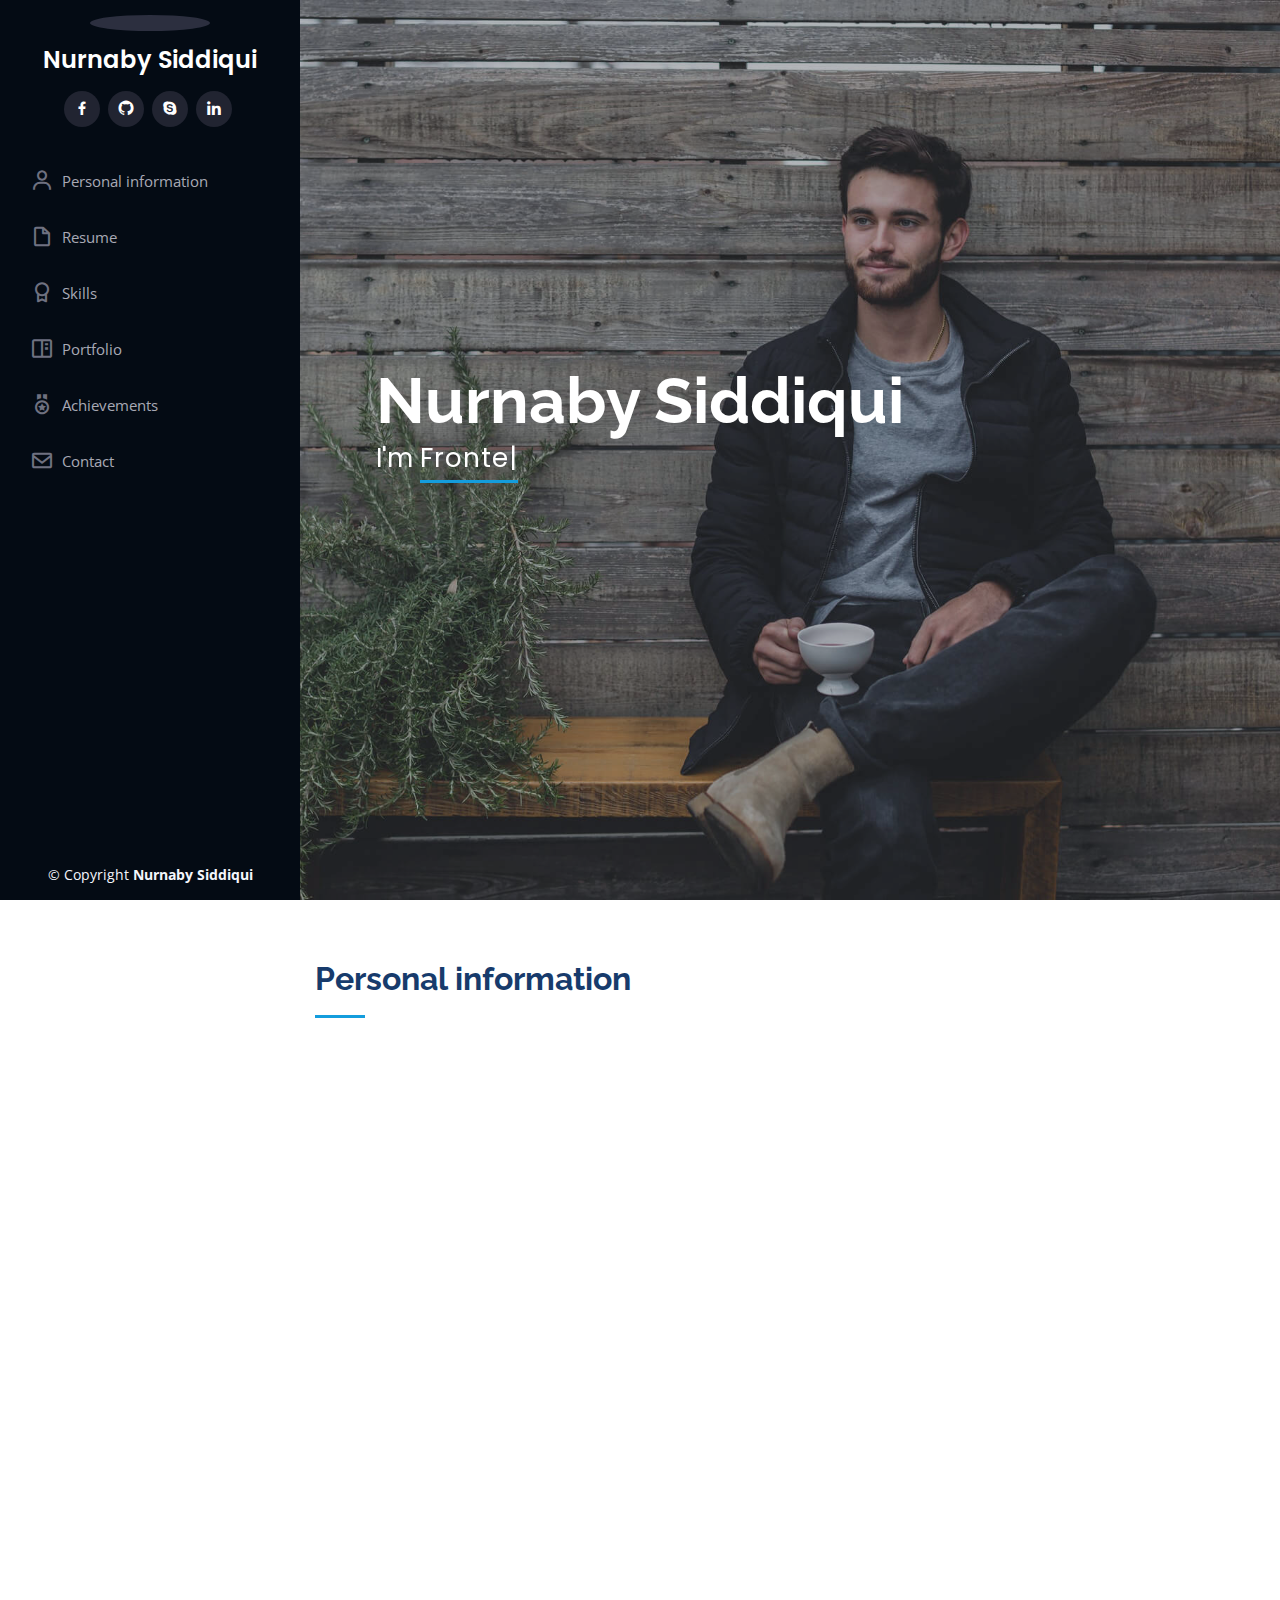
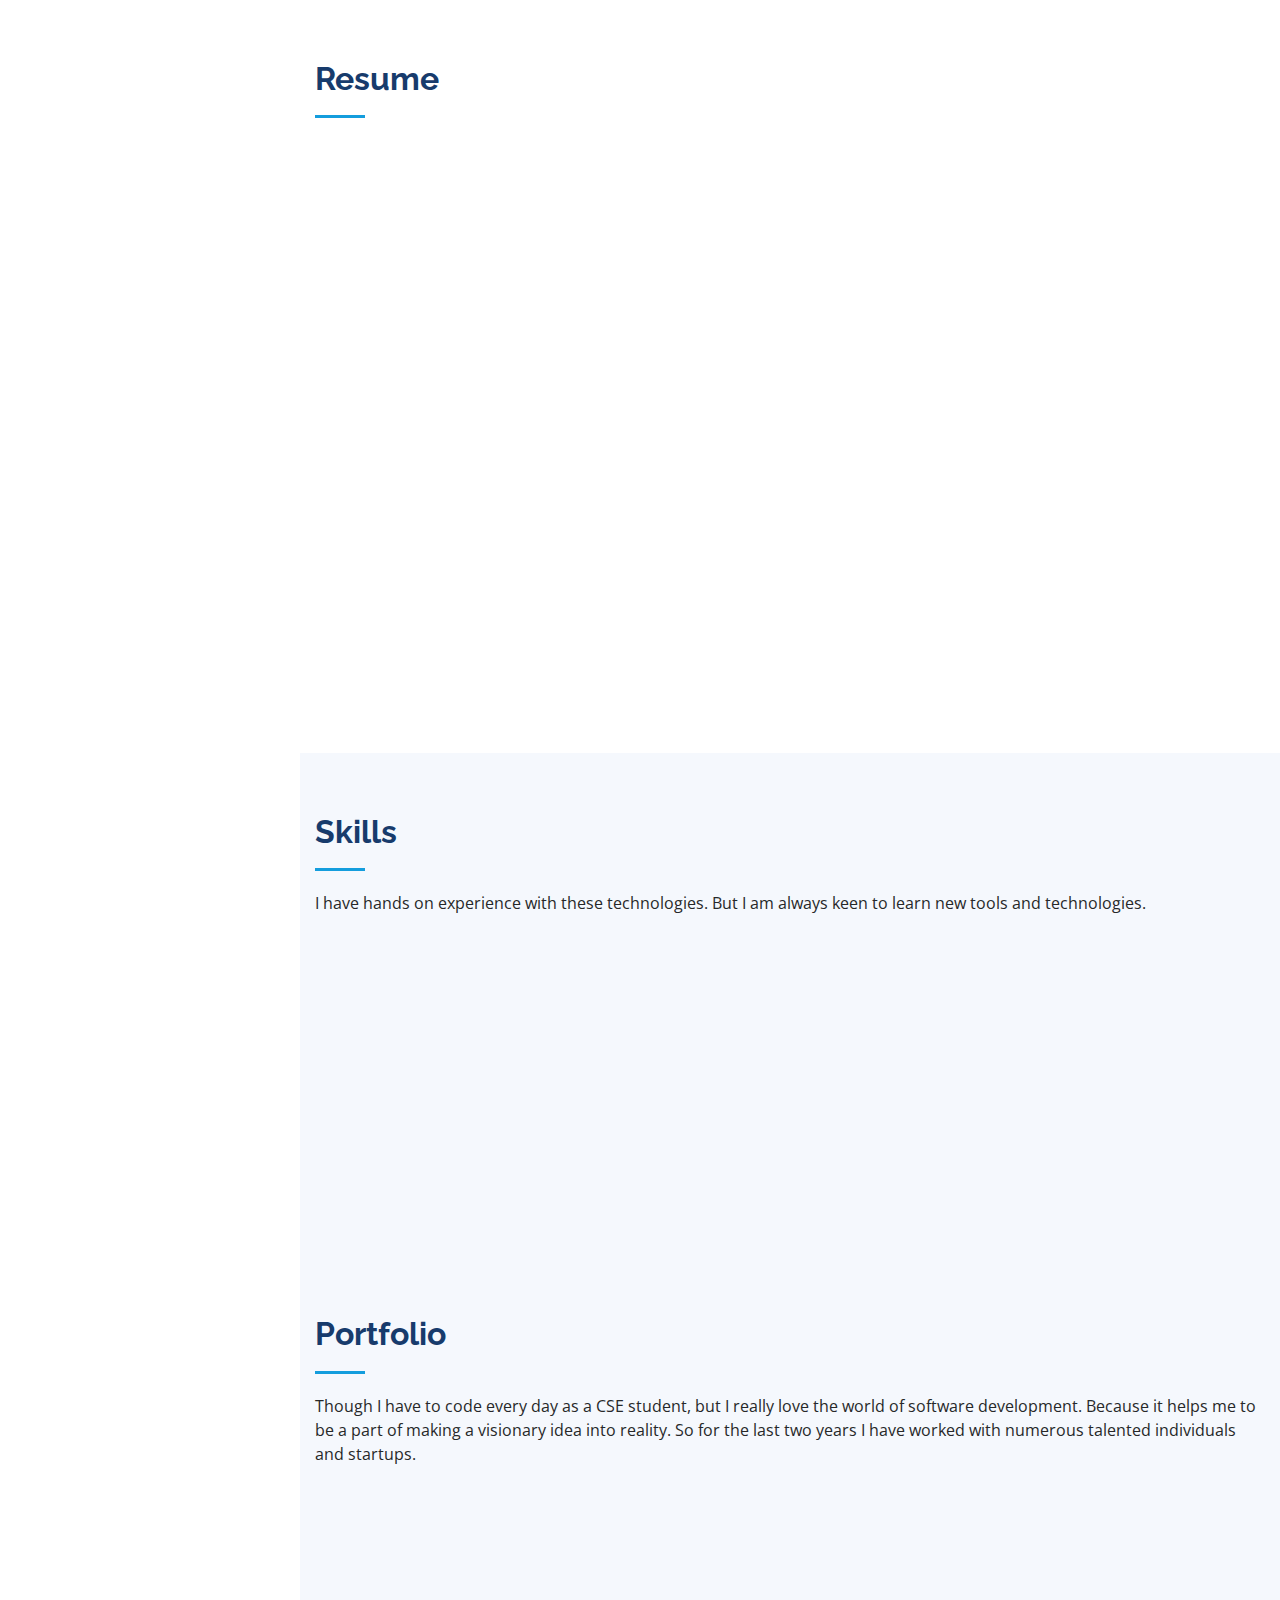
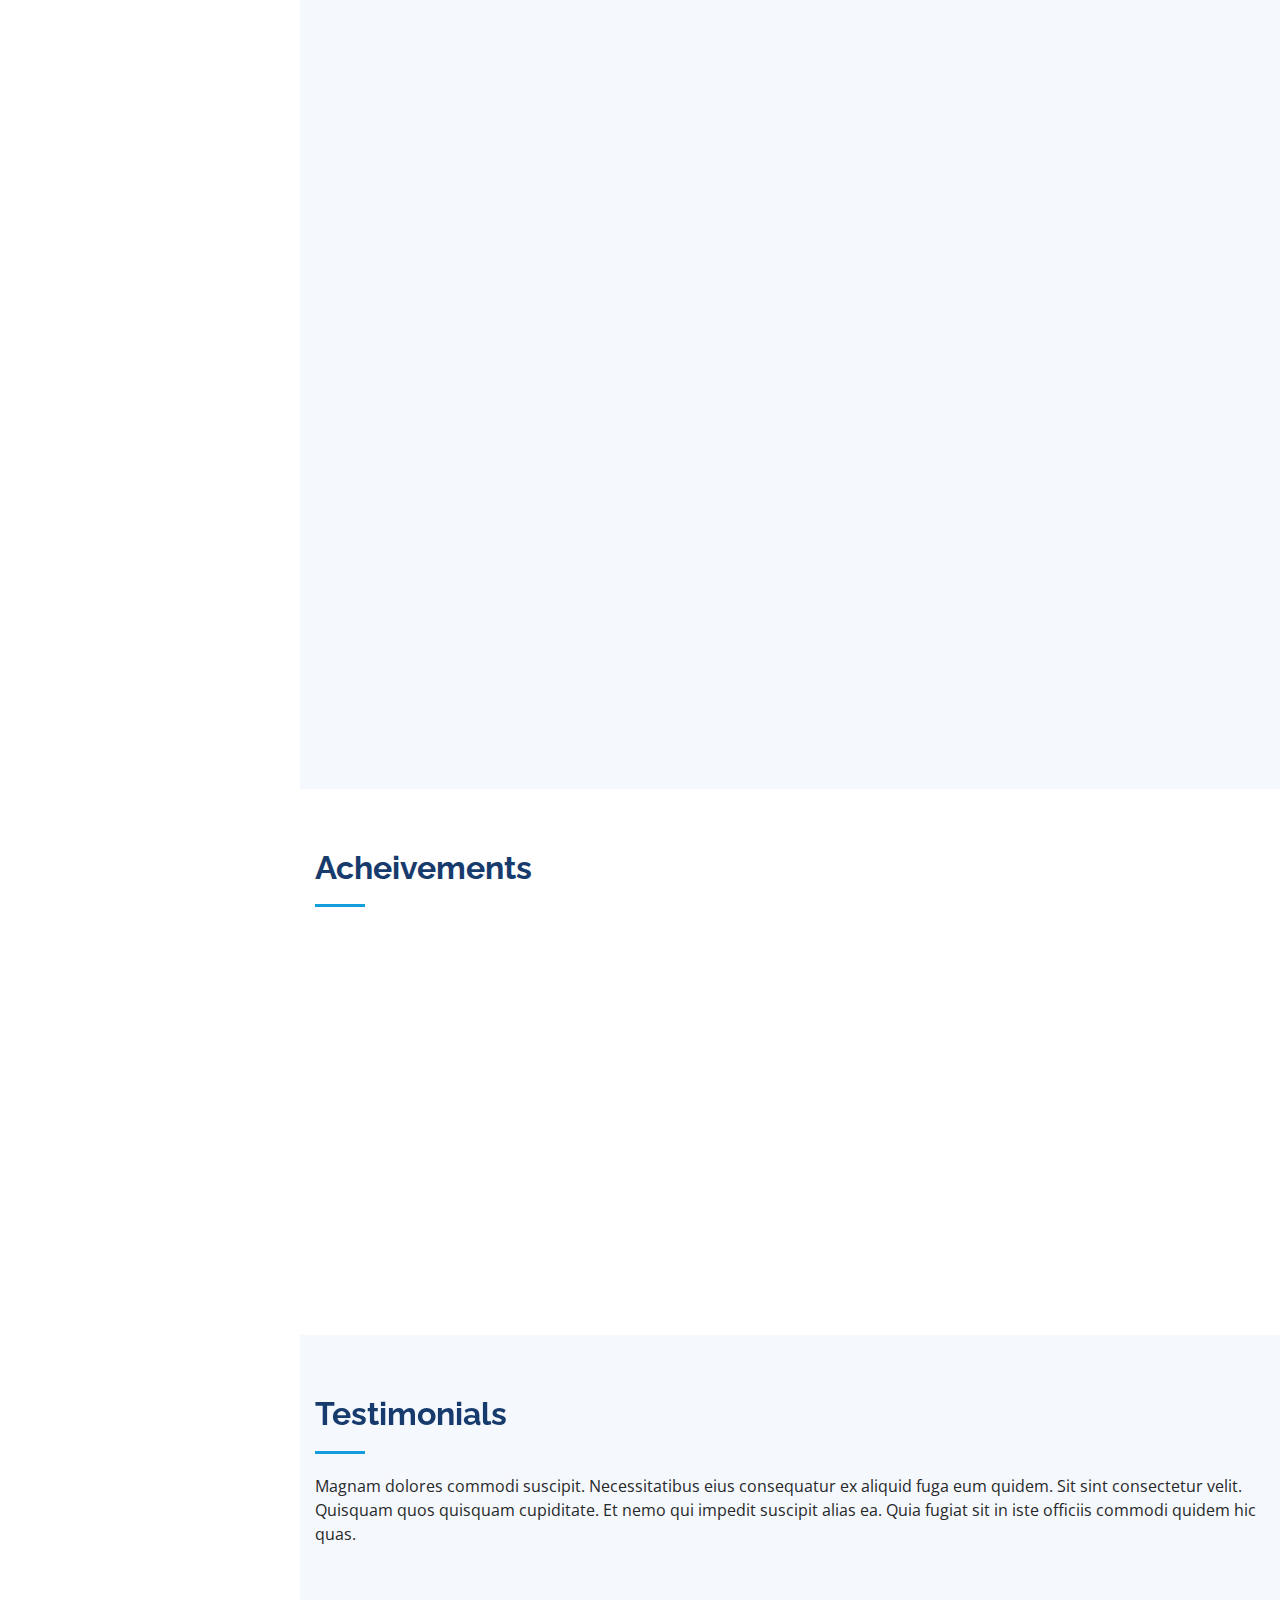
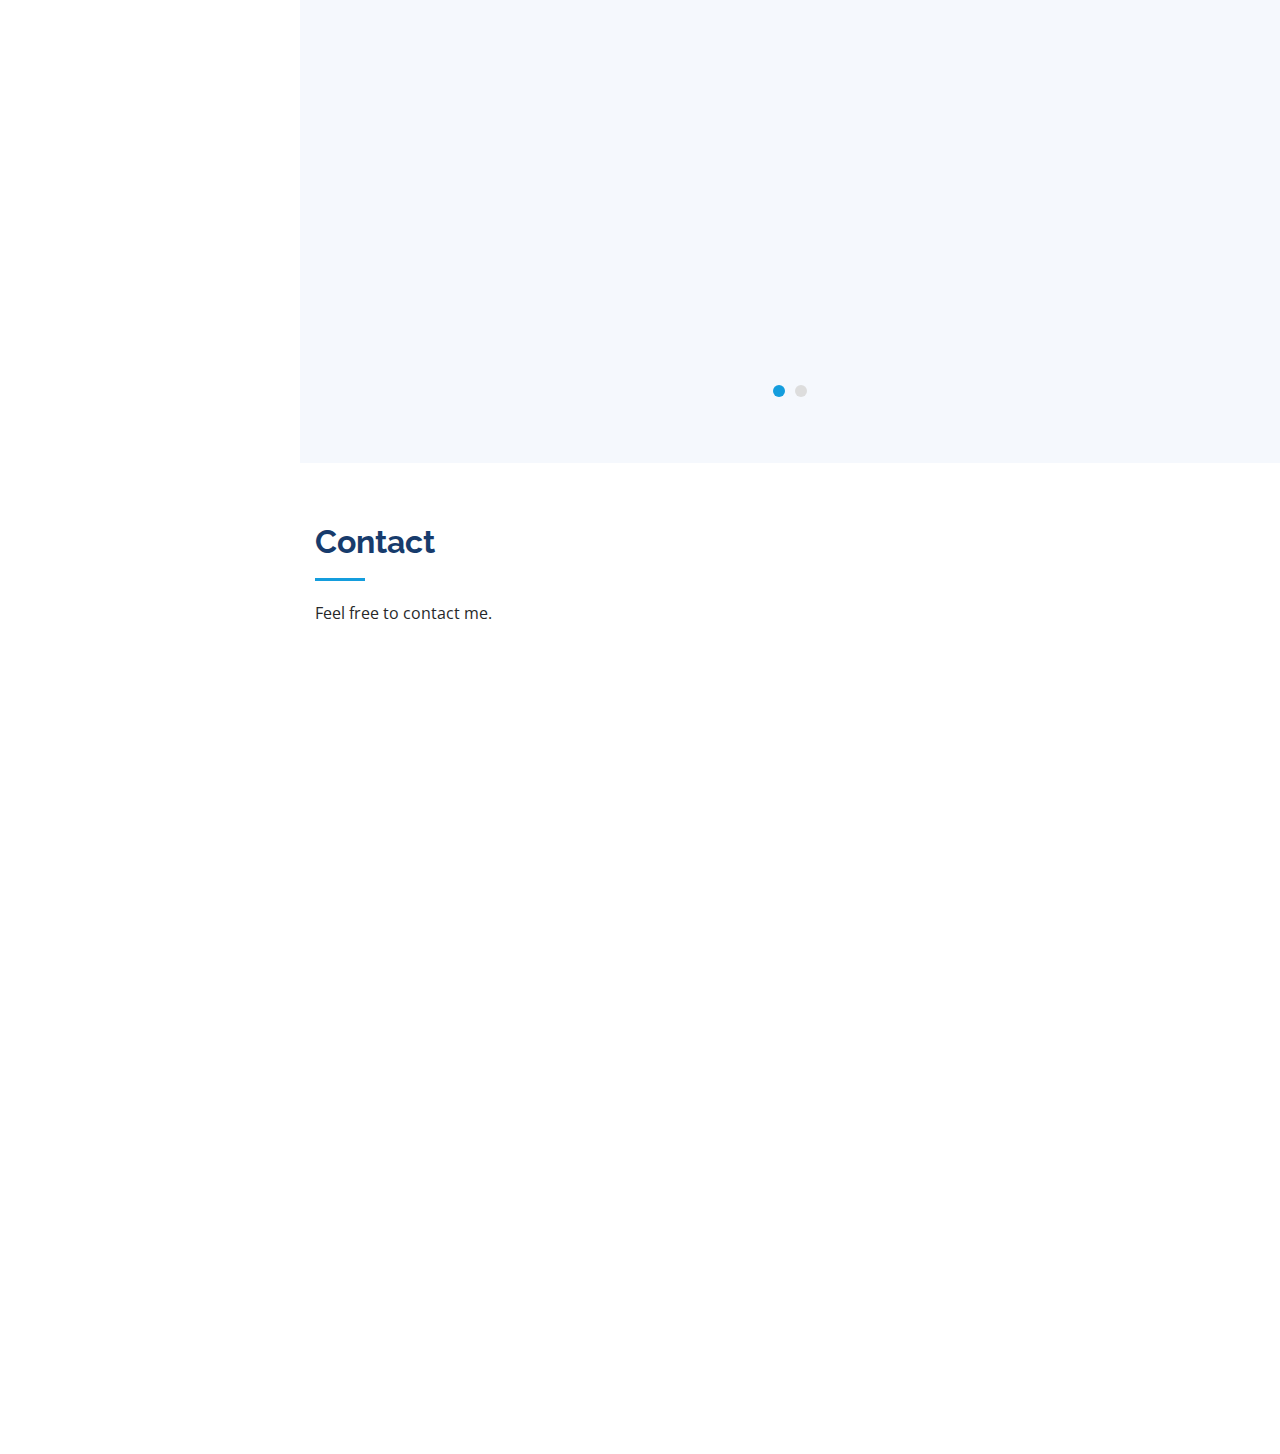
==== commit 5e8a346e: "Merge pull request #2 from Siddiqui-2583/main" ====
--- a/index.html
+++ b/index.html
@@ -5,13 +5,13 @@
   <meta charset="utf-8">
   <meta content="width=device-width, initial-scale=1.0" name="viewport">
 
-  <title>iPortfolio Bootstrap Template - Index</title>
+  <title>Nurnaby Siddiqui</title>
   <meta content="" name="description">
   <meta content="" name="keywords">
 
   <!-- Favicons -->
   <link href="assets/img/favicon.png" rel="icon">
-  <link href="assets/img/apple-touch-icon.png" rel="apple-touch-icon">
+  <link href="assets/img/favicon.png" rel="apple-touch-icon">
 
   <!-- Google Fonts -->
   <link href="https://fonts.googleapis.com/css?family=Open+Sans:300,300i,400,400i,600,600i,700,700i|Raleway:300,300i,400,400i,500,500i,600,600i,700,700i|Poppins:300,300i,400,400i,500,500i,600,600i,700,700i" rel="stylesheet">
@@ -26,13 +26,6 @@
 
   <!-- Template Main CSS File -->
   <link href="assets/css/style.css" rel="stylesheet">
-
-  <!-- =======================================================
-  * Template Name: iPortfolio - v1.5.1
-  * Template URL: https://bootstrapmade.com/iportfolio-bootstrap-portfolio-websites-template/
-  * Author: BootstrapMade.com
-  * License: https://bootstrapmade.com/license/
-  ======================================================== -->
 </head>
 
 <body>
@@ -45,25 +38,26 @@
     <div class="d-flex flex-column">
 
       <div class="profile">
-        <img src="assets/img/profile-img.jpg" alt="" class="img-fluid rounded-circle">
-        <h1 class="text-light"><a href="index.html">Alex Smith</a></h1>
+        <img src="assets/img/propic.jpg" alt="" class="img-fluid rounded-circle">
+        <h1 class="text-light"><a href="index.html">Nurnaby Siddiqui</a></h1>
         <div class="social-links mt-3 text-center">
-          <a href="#" class="twitter"><i class="bx bxl-twitter"></i></a>
-          <a href="#" class="facebook"><i class="bx bxl-facebook"></i></a>
-          <a href="#" class="instagram"><i class="bx bxl-instagram"></i></a>
-          <a href="#" class="google-plus"><i class="bx bxl-skype"></i></a>
-          <a href="#" class="linkedin"><i class="bx bxl-linkedin"></i></a>
+          <a target="_blank" href="https://www.facebook.com/nurnabi.siddiqui/" class="facebook"><i class="bx bxl-facebook"></i></a>
+          <a target="_blank" href="https://github.com/Siddiqui-2583" class="github"><i class="bx bxl-github"></i></a>
+          <a target="_blank" href="nurnaby@gmail.com" class="skype"><i class="bx bxl-skype"></i></a>
+          <a target="_blank" href="#" class="linkedin"><i class="bx bxl-linkedin"></i></a>
         </div>
       </div>
 
       <nav class="nav-menu">
         <ul>
-          <li class="active"><a href="index.html"><i class="bx bx-home"></i> <span>Home</span></a></li>
-          <li><a href="#about"><i class="bx bx-user"></i> <span>About</span></a></li>
-          <li><a href="#resume"><i class="bx bx-file-blank"></i> <span>Resume</span></a></li>
-          <li><a href="#portfolio"><i class="bx bx-book-content"></i> Portfolio</a></li>
-          <li><a href="#services"><i class="bx bx-server"></i> Services</a></li>
-          <li><a href="#contact"><i class="bx bx-envelope"></i> Contact</a></li>
+          <!-- <li class="active"><a href="#hero"><i class="bx bx-home"></i> <span>Home</span></a></li> -->
+          <li><a name="about" href="#about"><i class="bx bx-user"></i> <span>Personal information</span></a></li>
+          <li><a name="resume" href="#resume"><i class="bx bx-file-blank"></i> <span>Resume</span></a></li>
+          <li><a name="skills" href="#skills"><i class="bx bx-award"></i>Skills</a></li>
+          <li><a name="portfolio" href="#portfolio"><i class="bx bx-book-content"></i> Portfolio</a></li>
+          <!-- <li><a href="#services"><i class="bx bx-server"></i> Services</a></li> -->
+          <li><a name="achievements" href="#achievements"><i class='bx bx-medal'></i> Achievements</a></li>
+          <li><a name="contact" href="#contact"><i class="bx bx-envelope"></i> Contact</a></li>
 
         </ul>
       </nav><!-- .nav-menu -->
@@ -74,9 +68,22 @@
 
   <!-- ======= Hero Section ======= -->
   <section id="hero" class="d-flex flex-column justify-content-center align-items-center">
+    
     <div class="hero-container" data-aos="fade-in">
-      <h1>Alex Smith</h1>
-      <p>I'm <span class="typed" data-typed-items="Designer, Developer, Freelancer, Photographer"></span></p>
+      <div class="container">
+        <div class="row">
+        <div class="">
+          <h1 id="hero-name">Nurnaby Siddiqui</h1>
+      <p>I'm <span class="typed" data-typed-items="Frontend Web Developer, Backend Developer, Full Stack Web Developer, Entrepreneur"></span></p>
+        </div>
+        <div class="">
+          <div id="suport"><div id="smash"><div id="translateShadow"><div id="rotateImg"></div></div></div></div>
+        </div>
+      </div>
+      </div>
+      
+      
+      
     </div>
   </section><!-- End Hero -->
 
@@ -87,49 +94,47 @@
       <div class="container">
 
         <div class="section-title">
-          <h2>About</h2>
-          <p>Magnam dolores commodi suscipit. Necessitatibus eius consequatur ex aliquid fuga eum quidem. Sit sint consectetur velit. Quisquam quos quisquam cupiditate. Et nemo qui impedit suscipit alias ea. Quia fugiat sit in iste officiis commodi quidem hic quas.</p>
+          <h2>Personal information</h2>
+          <!-- <p>Though I have to code every day as a CSE student, but I really love the world of software development. Because it helps me to be a part of making a visionary idea into reality. So for the last two years I have worked with numerous talented individuals and startups.</p> -->
         </div>
 
         <div class="row">
           <div class="col-lg-4" data-aos="fade-right">
-            <img src="assets/img/profile-img.jpg" class="img-fluid" alt="">
+            <img src="assets/img/propic.jpg" class="img-fluid" alt="">
           </div>
           <div class="col-lg-8 pt-4 pt-lg-0 content" data-aos="fade-left">
-            <h3>UI/UX Designer &amp; Web Developer.</h3>
-            <p class="font-italic">
-              Lorem ipsum dolor sit amet, consectetur adipiscing elit, sed do eiusmod tempor incididunt ut labore et dolore
-              magna aliqua.
-            </p>
+             <h3>Full Stack Web Developer.</h3>
+            <p>
+             I was born in Sirajgong. I spent my childhood(upto class v) in Sherpur, Bogura. Later on I moved to Dhaka. From class VII to XII I was in Mirzapur Cadet College which is a complete residential institution. I learned a lot from cadet college specially stuffs like discipline, punctuality and how to carry on duties under huge pressure. Right now I am at the verge of my undergrad Bsc degree on CSE from Ahsanullah University of Science and Technology. I enjoy working on my ideas. I develop them and test that on market. So I love development and entrepreneurship as well. 
+            </p><br>
             <div class="row">
               <div class="col-lg-6">
                 <ul>
-                  <li><i class="icofont-rounded-right"></i> <strong>Birthday:</strong> 1 May 1995</li>
-                  <li><i class="icofont-rounded-right"></i> <strong>Website:</strong> www.example.com</li>
-                  <li><i class="icofont-rounded-right"></i> <strong>Phone:</strong> +123 456 7890</li>
-                  <li><i class="icofont-rounded-right"></i> <strong>City:</strong> City : New York, USA</li>
+                  <li><i class="icofont-rounded-right"></i> <strong>Birthday:</strong> 20 May 1997</li>
+                  <li><i class="icofont-rounded-right"></i> <strong>Father's name:</strong>Md.Habibur Rahman</li>
+                  <li><i class="icofont-rounded-right"></i> <strong>Mobile:</strong> 01788261776</li>
+                  <li><i class="icofont-rounded-right"></i> <strong>Current Address:</strong> Hatirpool, Dhaka - 1205</li>
                 </ul>
               </div>
               <div class="col-lg-6">
                 <ul>
                   <li><i class="icofont-rounded-right"></i> <strong>Age:</strong> 30</li>
-                  <li><i class="icofont-rounded-right"></i> <strong>Degree:</strong> Master</li>
-                  <li><i class="icofont-rounded-right"></i> <strong>PhEmailone:</strong> email@example.com</li>
-                  <li><i class="icofont-rounded-right"></i> <strong>Freelance:</strong> Available</li>
+                  <li><i class="icofont-rounded-right"></i> <strong>Mother's name:</strong> Mst.Nazmin Nahar Shefa</li>
+                  <li><i class="icofont-rounded-right"></i> <strong>Religion:</strong> Islam</li>
+                  <li><i class="icofont-rounded-right"></i> <strong>Permanent Address:</strong>Chalk-Chowbila,Ullapara,Sirajgong</li>
                 </ul>
               </div>
             </div>
-            <p>
-              Officiis eligendi itaque labore et dolorum mollitia officiis optio vero. Quisquam sunt adipisci omnis et ut. Nulla accusantium dolor incidunt officia tempore. Et eius omnis.
-              Cupiditate ut dicta maxime officiis quidem quia. Sed et consectetur qui quia repellendus itaque neque. Aliquid amet quidem ut quaerat cupiditate. Ab et eum qui repellendus omnis culpa magni laudantium dolores.
-            </p>
-          </div>
-        </div>
-
-      </div>
-    </section><!-- End About Section -->
+            
+          </div>
+        </div>
+
+      </div>
+    </section>
+    <!-- End About Section -->
 
     <!-- ======= Facts Section ======= -->
+    <!--
     <section id="facts" class="facts">
       <div class="container">
 
@@ -175,87 +180,21 @@
         </div>
 
       </div>
-    </section><!-- End Facts Section -->
-
-    <!-- ======= Skills Section ======= -->
-    <section id="skills" class="skills section-bg">
-      <div class="container">
-
-        <div class="section-title">
-          <h2>Skills</h2>
-          <p>Magnam dolores commodi suscipit. Necessitatibus eius consequatur ex aliquid fuga eum quidem. Sit sint consectetur velit. Quisquam quos quisquam cupiditate. Et nemo qui impedit suscipit alias ea. Quia fugiat sit in iste officiis commodi quidem hic quas.</p>
-        </div>
-
-        <div class="row skills-content">
-
-          <div class="col-lg-6" data-aos="fade-up">
-
-            <div class="progress">
-              <span class="skill">HTML <i class="val">100%</i></span>
-              <div class="progress-bar-wrap">
-                <div class="progress-bar" role="progressbar" aria-valuenow="100" aria-valuemin="0" aria-valuemax="100"></div>
-              </div>
-            </div>
-
-            <div class="progress">
-              <span class="skill">CSS <i class="val">90%</i></span>
-              <div class="progress-bar-wrap">
-                <div class="progress-bar" role="progressbar" aria-valuenow="90" aria-valuemin="0" aria-valuemax="100"></div>
-              </div>
-            </div>
-
-            <div class="progress">
-              <span class="skill">JavaScript <i class="val">75%</i></span>
-              <div class="progress-bar-wrap">
-                <div class="progress-bar" role="progressbar" aria-valuenow="75" aria-valuemin="0" aria-valuemax="100"></div>
-              </div>
-            </div>
-
-          </div>
-
-          <div class="col-lg-6" data-aos="fade-up" data-aos-delay="100">
-
-            <div class="progress">
-              <span class="skill">PHP <i class="val">80%</i></span>
-              <div class="progress-bar-wrap">
-                <div class="progress-bar" role="progressbar" aria-valuenow="80" aria-valuemin="0" aria-valuemax="100"></div>
-              </div>
-            </div>
-
-            <div class="progress">
-              <span class="skill">WordPress/CMS <i class="val">90%</i></span>
-              <div class="progress-bar-wrap">
-                <div class="progress-bar" role="progressbar" aria-valuenow="90" aria-valuemin="0" aria-valuemax="100"></div>
-              </div>
-            </div>
-
-            <div class="progress">
-              <span class="skill">Photoshop <i class="val">55%</i></span>
-              <div class="progress-bar-wrap">
-                <div class="progress-bar" role="progressbar" aria-valuenow="55" aria-valuemin="0" aria-valuemax="100"></div>
-              </div>
-            </div>
-
-          </div>
-
-        </div>
-
-      </div>
-    </section><!-- End Skills Section -->
-
+    </section>--><!-- End Facts Section -->
+    
     <!-- ======= Resume Section ======= -->
     <section id="resume" class="resume">
       <div class="container">
 
         <div class="section-title">
           <h2>Resume</h2>
-          <p>Magnam dolores commodi suscipit. Necessitatibus eius consequatur ex aliquid fuga eum quidem. Sit sint consectetur velit. Quisquam quos quisquam cupiditate. Et nemo qui impedit suscipit alias ea. Quia fugiat sit in iste officiis commodi quidem hic quas.</p>
+          <!-- <p>Magnam dolores commodi suscipit. Necessitatibus eius consequatur ex aliquid fuga eum quidem. Sit sint consectetur velit. Quisquam quos quisquam cupiditate. Et nemo qui impedit suscipit alias ea. Quia fugiat sit in iste officiis commodi quidem hic quas.</p> -->
         </div>
 
         <div class="row">
           <div class="col-lg-6" data-aos="fade-up">
-            <h3 class="resume-title">Sumary</h3>
-            <div class="resume-item pb-0">
+            <!--<h3 class="resume-title">Sumary</h3>
+             <div class="resume-item pb-0">
               <h4>Alex Smith</h4>
               <p><em>Innovative and deadline-driven Graphic Designer with 3+ years of experience designing and developing user-centered digital/print marketing material from initial concept to final, polished deliverable.</em></p>
               <ul>
@@ -263,51 +202,146 @@
                 <li>(123) 456-7891</li>
                 <li>alice.barkley@example.com</li>
               </ul>
-            </div>
+            </div> -->
 
             <h3 class="resume-title">Education</h3>
             <div class="resume-item">
-              <h4>Master of Fine Arts &amp; Graphic Design</h4>
+              <h4>Secondary Secondary Certificate (S.S.C)</h4>
+              <h5>2013 - 2014</h5>
+              <p><em>Mirzapur Cadet College</em></p>
+              <p><small>GPA: 5</small></p>
+            </div>
+
+            <div class="resume-item">
+              <h4>Higher Secondary Certificate (S.S.C)</h4>
               <h5>2015 - 2016</h5>
-              <p><em>Rochester Institute of Technology, Rochester, NY</em></p>
-              <p>Qui deserunt veniam. Et sed aliquam labore tempore sed quisquam iusto autem sit. Ea vero voluptatum qui ut dignissimos deleniti nerada porti sand markend</p>
+              <p><em>Mirzapur Cadet College</em></p>
+              <p><small>GPA: 5</small></p>
             </div>
             <div class="resume-item">
-              <h4>Bachelor of Fine Arts &amp; Graphic Design</h4>
-              <h5>2010 - 2014</h5>
-              <p><em>Rochester Institute of Technology, Rochester, NY</em></p>
-              <p>Quia nobis sequi est occaecati aut. Repudiandae et iusto quae reiciendis et quis Eius vel ratione eius unde vitae rerum voluptates asperiores voluptatem Earum molestiae consequatur neque etlon sader mart dila</p>
+              <h4>Bachelor of Science in Computer Science and Engineering (BSc in CSE)</h4>
+              <h5>2017 - Present</h5>
+              <p><em>Ahsanullah University of Science & Technology</em></p>
+              <!-- <p>Quia nobis sequi est occaecati aut. Repudiandae et iusto quae reiciendis et quis Eius vel ratione eius unde vitae rerum voluptates asperiores voluptatem Earum molestiae consequatur neque etlon sader mart dila</p> -->
             </div>
           </div>
           <div class="col-lg-6" data-aos="fade-up" data-aos-delay="100">
             <h3 class="resume-title">Professional Experience</h3>
             <div class="resume-item">
-              <h4>Senior graphic design specialist</h4>
-              <h5>2019 - Present</h5>
-              <p><em>Experion, New York, NY </em></p>
+              <h4>Cheif Technology Officer</h4>
+              <h5>2020 - Present</h5>
+              <p><em>Dealdone</em></p>
               <ul>
-                <li>Lead in the design, development, and implementation of the graphic, layout, and production communication materials</li>
-                <li>Delegate tasks to the 7 members of the design team and provide counsel on all aspects of the project. </li>
-                <li>Supervise the assessment of all graphic materials in order to ensure quality and accuracy of the design</li>
-                <li>Oversee the efficient use of production project budgets ranging from $2,000 - $25,000</li>
+                <li>Operate and manage a small tech team.</li>
+                <li>Design UI/UX and brainstrom new features/ideas.</li>
+                <li>Since it's still a startup I have to do coding as well.</li>
               </ul>
             </div>
-            <div class="resume-item">
-              <h4>Graphic design specialist</h4>
-              <h5>2017 - 2018</h5>
-              <p><em>Stepping Stone Advertising, New York, NY</em></p>
-              <ul>
-                <li>Developed numerous marketing programs (logos, brochures,infographics, presentations, and advertisements).</li>
-                <li>Managed up to 5 projects or tasks at a given time while under pressure</li>
-                <li>Recommended and consulted with clients on the most appropriate graphic design</li>
-                <li>Created 4+ design presentations and proposals a month for clients and account managers</li>
-              </ul>
-            </div>
+            
           </div>
         </div>
 
       </div>
     </section><!-- End Resume Section -->
+
+    <!-- ======= Skills Section ======= -->
+    <section id="skills" class="skills section-bg">
+      <div class="container">
+
+        <div class="section-title">
+          <h2>Skills</h2>
+          <p>I have hands on experience with these technologies. But I am always keen to learn new tools and technologies.</p>
+        </div>
+
+        <div class="row skills-content">
+
+          <div class="col-lg-6" data-aos="fade-up">
+
+            <div class="progress">
+              <span class="skill">React <i class="val">80%</i></span>
+              <div class="progress-bar-wrap">
+                <div class="progress-bar" role="progressbar" aria-valuenow="80" aria-valuemin="0" aria-valuemax="100"></div>
+              </div>
+            </div>
+
+            <div class="progress">
+              <span class="skill">Material ui<i class="val">70%</i></span>
+              <div class="progress-bar-wrap">
+                <div class="progress-bar" role="progressbar" aria-valuenow="70" aria-valuemin="0" aria-valuemax="100"></div>
+              </div>
+            </div>
+
+            <div class="progress">
+              <span class="skill">Node <i class="val">80%</i></span>
+              <div class="progress-bar-wrap">
+                <div class="progress-bar" role="progressbar" aria-valuenow="80" aria-valuemin="0" aria-valuemax="100"></div>
+              </div>
+            </div>
+
+            <div class="progress">
+              <span class="skill">Express <i class="val">90%</i></span>
+              <div class="progress-bar-wrap">
+                <div class="progress-bar" role="progressbar" aria-valuenow="90" aria-valuemin="0" aria-valuemax="100"></div>
+              </div>
+            </div>
+
+            <div class="progress">
+              <span class="skill">MongoDb<i class="val">70%</i></span>
+              <div class="progress-bar-wrap">
+                <div class="progress-bar" role="progressbar" aria-valuenow="70" aria-valuemin="0" aria-valuemax="100"></div>
+              </div>
+            </div>
+
+           
+
+          </div>
+
+          <div class="col-lg-6" data-aos="fade-up" data-aos-delay="100">
+
+             <div class="progress">
+              <span class="skill">Git <i class="val">80%</i></span>
+              <div class="progress-bar-wrap">
+                <div class="progress-bar" role="progressbar" aria-valuenow="80" aria-valuemin="0" aria-valuemax="100"></div>
+              </div>
+            </div>
+
+            <div class="progress">
+              <span class="skill">MVC design pattern <i class="val">75%</i></span>
+              <div class="progress-bar-wrap">
+                <div class="progress-bar" role="progressbar" aria-valuenow="75" aria-valuemin="0" aria-valuemax="100"></div>
+              </div>
+            </div>
+
+            <div class="progress">
+              <span class="skill">HTML <i class="val">90%</i></span>
+              <div class="progress-bar-wrap">
+                <div class="progress-bar" role="progressbar" aria-valuenow="90" aria-valuemin="0" aria-valuemax="100"></div>
+              </div>
+            </div>
+
+            <div class="progress">
+              <span class="skill">CSS <i class="val">90%</i></span>
+              <div class="progress-bar-wrap">
+                <div class="progress-bar" role="progressbar" aria-valuenow="90" aria-valuemin="0" aria-valuemax="100"></div>
+              </div>
+            </div>
+
+            <div class="progress">
+              <span class="skill">JavaScript <i class="val">85%</i></span>
+              <div class="progress-bar-wrap">
+                <div class="progress-bar" role="progressbar" aria-valuenow="85" aria-valuemin="0" aria-valuemax="100"></div>
+              </div>
+            </div>
+
+          </div>
+    
+
+          </div>
+
+        </div>
+
+      </div>
+    </section><!-- End Skills Section -->
 
     <!-- ======= Portfolio Section ======= -->
     <section id="portfolio" class="portfolio section-bg">
@@ -315,7 +349,7 @@
 
         <div class="section-title">
           <h2>Portfolio</h2>
-          <p>Magnam dolores commodi suscipit. Necessitatibus eius consequatur ex aliquid fuga eum quidem. Sit sint consectetur velit. Quisquam quos quisquam cupiditate. Et nemo qui impedit suscipit alias ea. Quia fugiat sit in iste officiis commodi quidem hic quas.</p>
+          <p>Though I have to code every day as a CSE student, but I really love the world of software development. Because it helps me to be a part of making a visionary idea into reality. So for the last two years I have worked with numerous talented individuals and startups.</p>
         </div>
 
         <div class="row" data-aos="fade-up">
@@ -426,7 +460,8 @@
       </div>
     </section><!-- End Portfolio Section -->
 
-    <!-- ======= Services Section ======= -->
+   <!--  ======= Services Section ======= -->
+   <!-- 
     <section id="services" class="services">
       <div class="container">
 
@@ -469,8 +504,53 @@
         </div>
 
       </div>
-    </section><!-- End Services Section -->
-
+    </section> --><!-- End Services Section -->
+
+    <!--  ======= Acheivement Section ======= -->
+    <section id="achievements" class="services">
+      <div class="container">
+
+        <div class="section-title">
+          <h2>Acheivements</h2>
+          <!-- <p>Magnam dolores commodi suscipit. Necessitatibus eius consequatur ex aliquid fuga eum quidem. Sit sint consectetur velit. Quisquam quos quisquam cupiditate. Et nemo qui impedit suscipit alias ea. Quia fugiat sit in iste officiis commodi quidem hic quas.</p> -->
+        </div>
+
+        <div class="row">
+          <div class="col-lg-4 col-md-6 icon-box" data-aos="fade-up">
+            <div class="icon"><i class='bx bx-atom'></i></div>
+            <h4 class="title"><a href="">Beamline for Schools Competition</a></h4>
+            <p class="description">Member of the team "The Rocket Bros" which was amongst the 31 most
+rated team by CERN Scientific Jury</p>
+          </div>
+          <div class="col-lg-4 col-md-6 icon-box" data-aos="fade-up" data-aos-delay="100">
+            <div class="icon"><i class='bx bx-medal'></i> </div>
+            <h4 class="title"><a href="">The Duke of Edinburgh's International Award</a></h4>
+            <p class="description">The Bronze Standard</p>
+          </div>
+          <div class="col-lg-4 col-md-6 icon-box" data-aos="fade-up" data-aos-delay="200">
+            <div class="icon"><i class='bx bx-rocket'></i></div>
+            <h4 class="title"><a href="">Student to startup competition</a></h4>
+            <p class="description">CEO of TrainKoi which was enlisted among top 100 startup in whole Bangladesh</p>
+          </div>
+          <div class="col-lg-4 col-md-6 icon-box" data-aos="fade-up" data-aos-delay="300">
+            <div class="icon"><i class='bx bx-rocket'></i></div>
+            <h4 class="title"><a href="">BYLC Youth Entrepreneurship championship</a></h4>
+            <p class="description">CEO of TrainKoi which was enlisted among top 100 startup in whole Bangladesh</p>
+          </div>
+          <!-- <div class="col-lg-4 col-md-6 icon-box" data-aos="fade-up" data-aos-delay="400">
+            <div class="icon"><i class="icofont-settings"></i></div>
+            <h4 class="title"><a href="">Nemo Enim</a></h4>
+            <p class="description">At vero eos et accusamus et iusto odio dignissimos ducimus qui blanditiis praesentium voluptatum deleniti atque</p>
+          </div>
+          <div class="col-lg-4 col-md-6 icon-box" data-aos="fade-up" data-aos-delay="500">
+            <div class="icon"><i class="icofont-tasks-alt"></i></div>
+            <h4 class="title"><a href="">Eiusmod Tempor</a></h4>
+            <p class="description">Et harum quidem rerum facilis est et expedita distinctio. Nam libero tempore, cum soluta nobis est eligendi</p> -->
+          </div>
+        </div>
+
+      </div>
+    <!-- End Acheivement Section -->
     <!-- ======= Testimonials Section ======= -->
     <section id="testimonials" class="testimonials section-bg">
       <div class="container">
@@ -548,7 +628,7 @@
 
         <div class="section-title">
           <h2>Contact</h2>
-          <p>Magnam dolores commodi suscipit. Necessitatibus eius consequatur ex aliquid fuga eum quidem. Sit sint consectetur velit. Quisquam quos quisquam cupiditate. Et nemo qui impedit suscipit alias ea. Quia fugiat sit in iste officiis commodi quidem hic quas.</p>
+          <p>Feel free to contact me.</p>
         </div>
 
         <div class="row" data-aos="fade-in">
@@ -558,22 +638,23 @@
               <div class="address">
                 <i class="icofont-google-map"></i>
                 <h4>Location:</h4>
-                <p>A108 Adam Street, New York, NY 535022</p>
+                <p>Hatirpool, Dhaka - 1205</p>
               </div>
 
               <div class="email">
                 <i class="icofont-envelope"></i>
                 <h4>Email:</h4>
-                <p>info@example.com</p>
+                <p>nurnaby83@gmail.com</p>
               </div>
 
               <div class="phone">
                 <i class="icofont-phone"></i>
                 <h4>Call:</h4>
-                <p>+1 5589 55488 55s</p>
-              </div>
-
-              <iframe src="https://www.google.com/maps/embed?pb=!1m14!1m8!1m3!1d12097.433213460943!2d-74.0062269!3d40.7101282!3m2!1i1024!2i768!4f13.1!3m3!1m2!1s0x0%3A0xb89d1fe6bc499443!2sDowntown+Conference+Center!5e0!3m2!1smk!2sbg!4v1539943755621" frameborder="0" style="border:0; width: 100%; height: 290px;" allowfullscreen></iframe>
+                <p>+88 01788261776</p>
+              </div>
+              <iframe src="https://www.google.com/maps/embed?pb=!1m18!1m12!1m3!1d7304.27770167632!2d90.38340107503599!3d23.742427488373046!2m3!1f0!2f0!3f0!3m2!1i1024!2i768!4f13.1!3m3!1m2!1s0x3755b8b9223906a5%3A0x21c586d4476b34c4!2sHatirpool%2C%20Dhaka%201205!5e0!3m2!1sen!2sbd!4v1616262226750!5m2!1sen!2sbd" frameborder="0" style="border:0; width: 100%; height: 290px;" allowfullscreen></iframe>
+              
+              
             </div>
 
           </div>
@@ -622,15 +703,11 @@
   <footer id="footer">
     <div class="container">
       <div class="copyright">
-        &copy; Copyright <strong><span>iPortfolio</span></strong>
-      </div>
-      <div class="credits">
-        <!-- All the links in the footer should remain intact. -->
-        <!-- You can delete the links only if you purchased the pro version. -->
-        <!-- Licensing information: https://bootstrapmade.com/license/ -->
-        <!-- Purchase the pro version with working PHP/AJAX contact form: https://bootstrapmade.com/iportfolio-bootstrap-portfolio-websites-template/ -->
-        Designed by <a href="https://bootstrapmade.com/">BootstrapMade</a>
-      </div>
+        &copy; Copyright <strong><span>Nurnaby Siddiqui</span></strong>
+      </div>
+      <!-- <div class="credits">
+        Designed by <a href="https://siddiqui-2583.github.io/">Siddiqui-2583</a>
+      </div> -->
     </div>
   </footer><!-- End  Footer -->
 
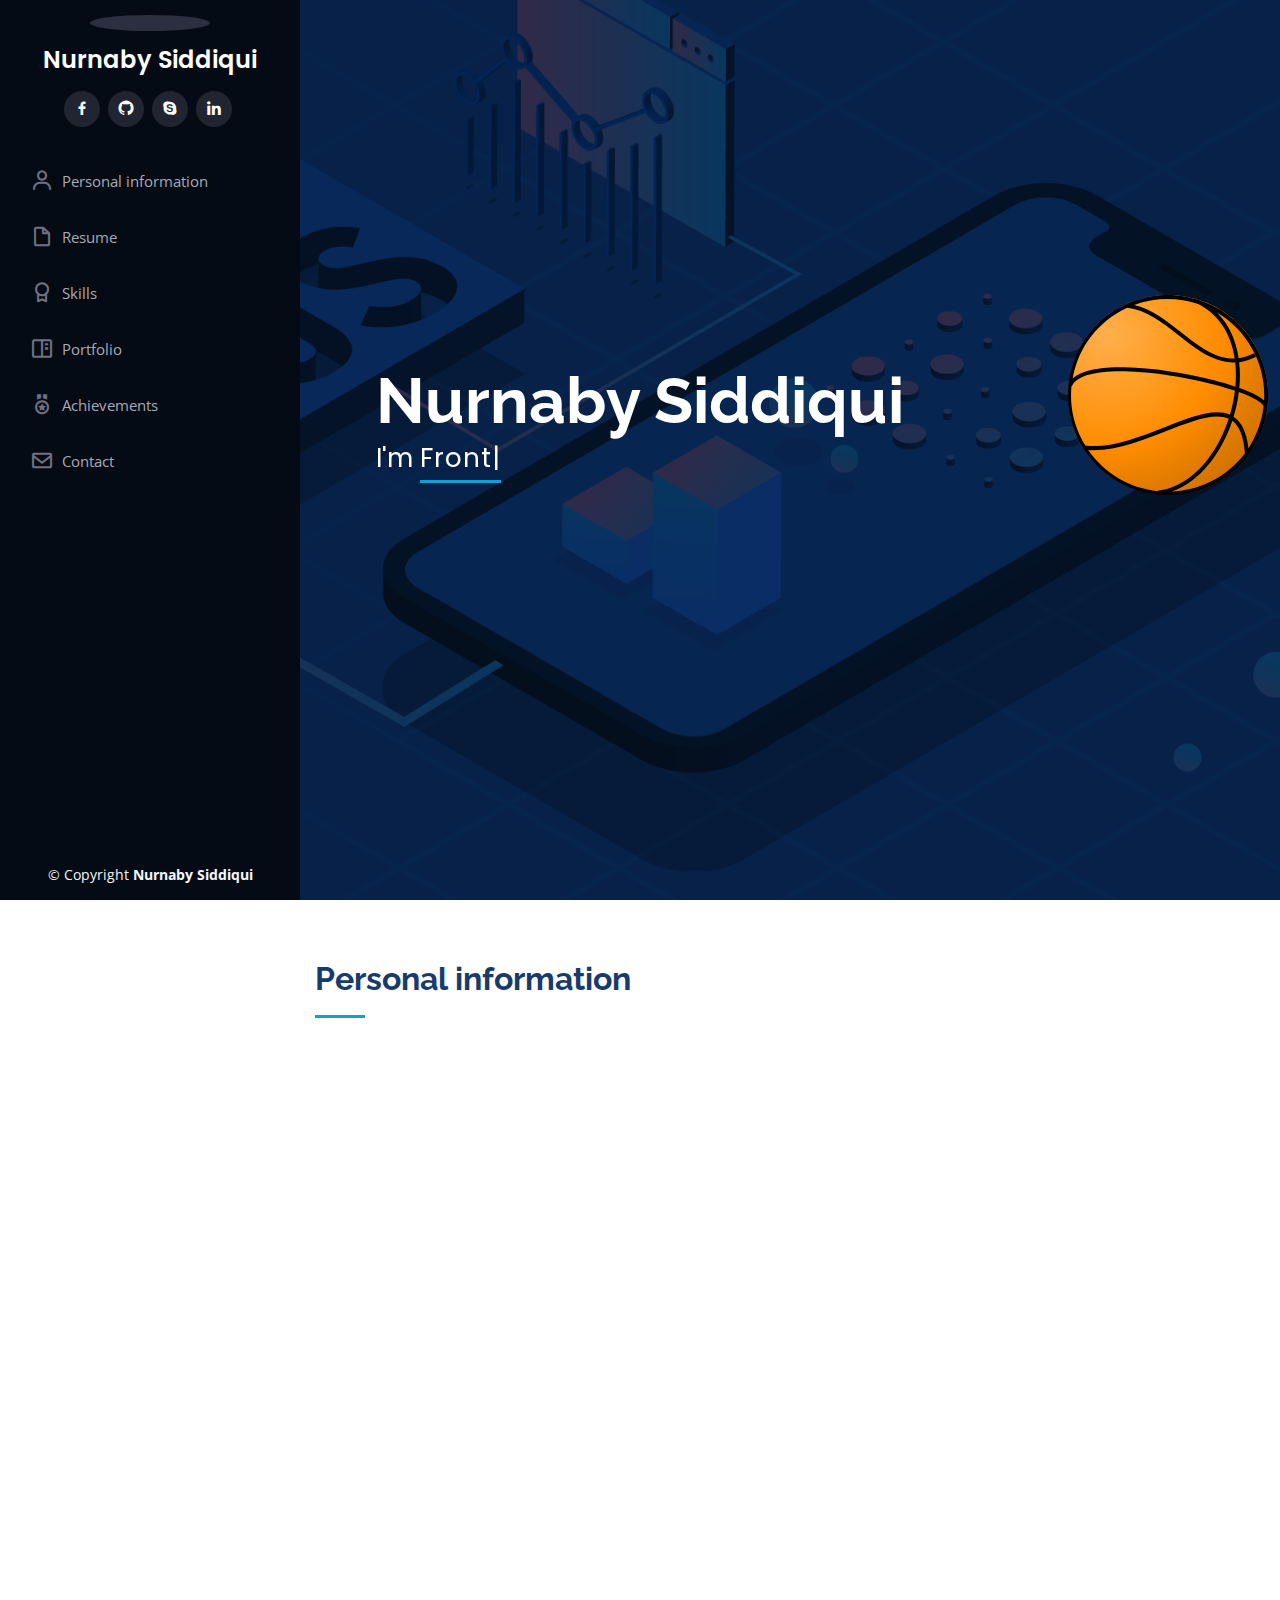
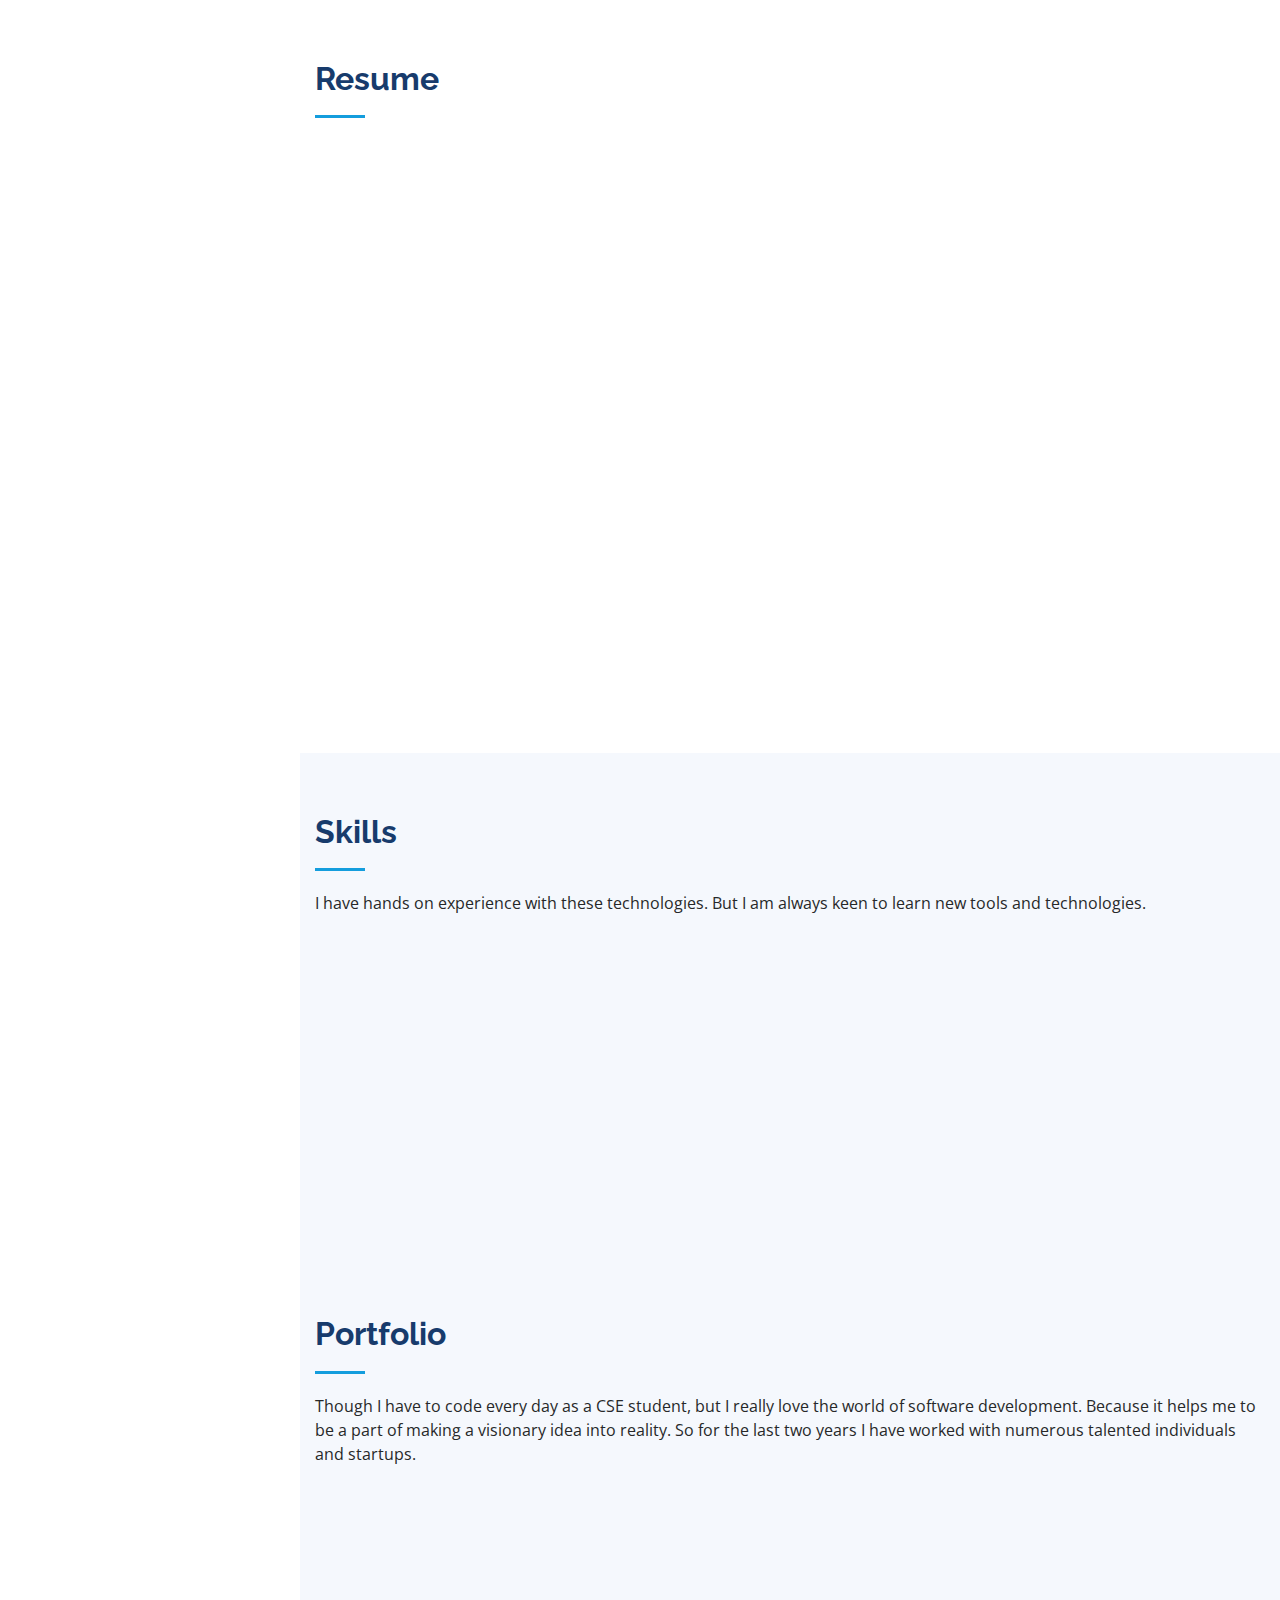
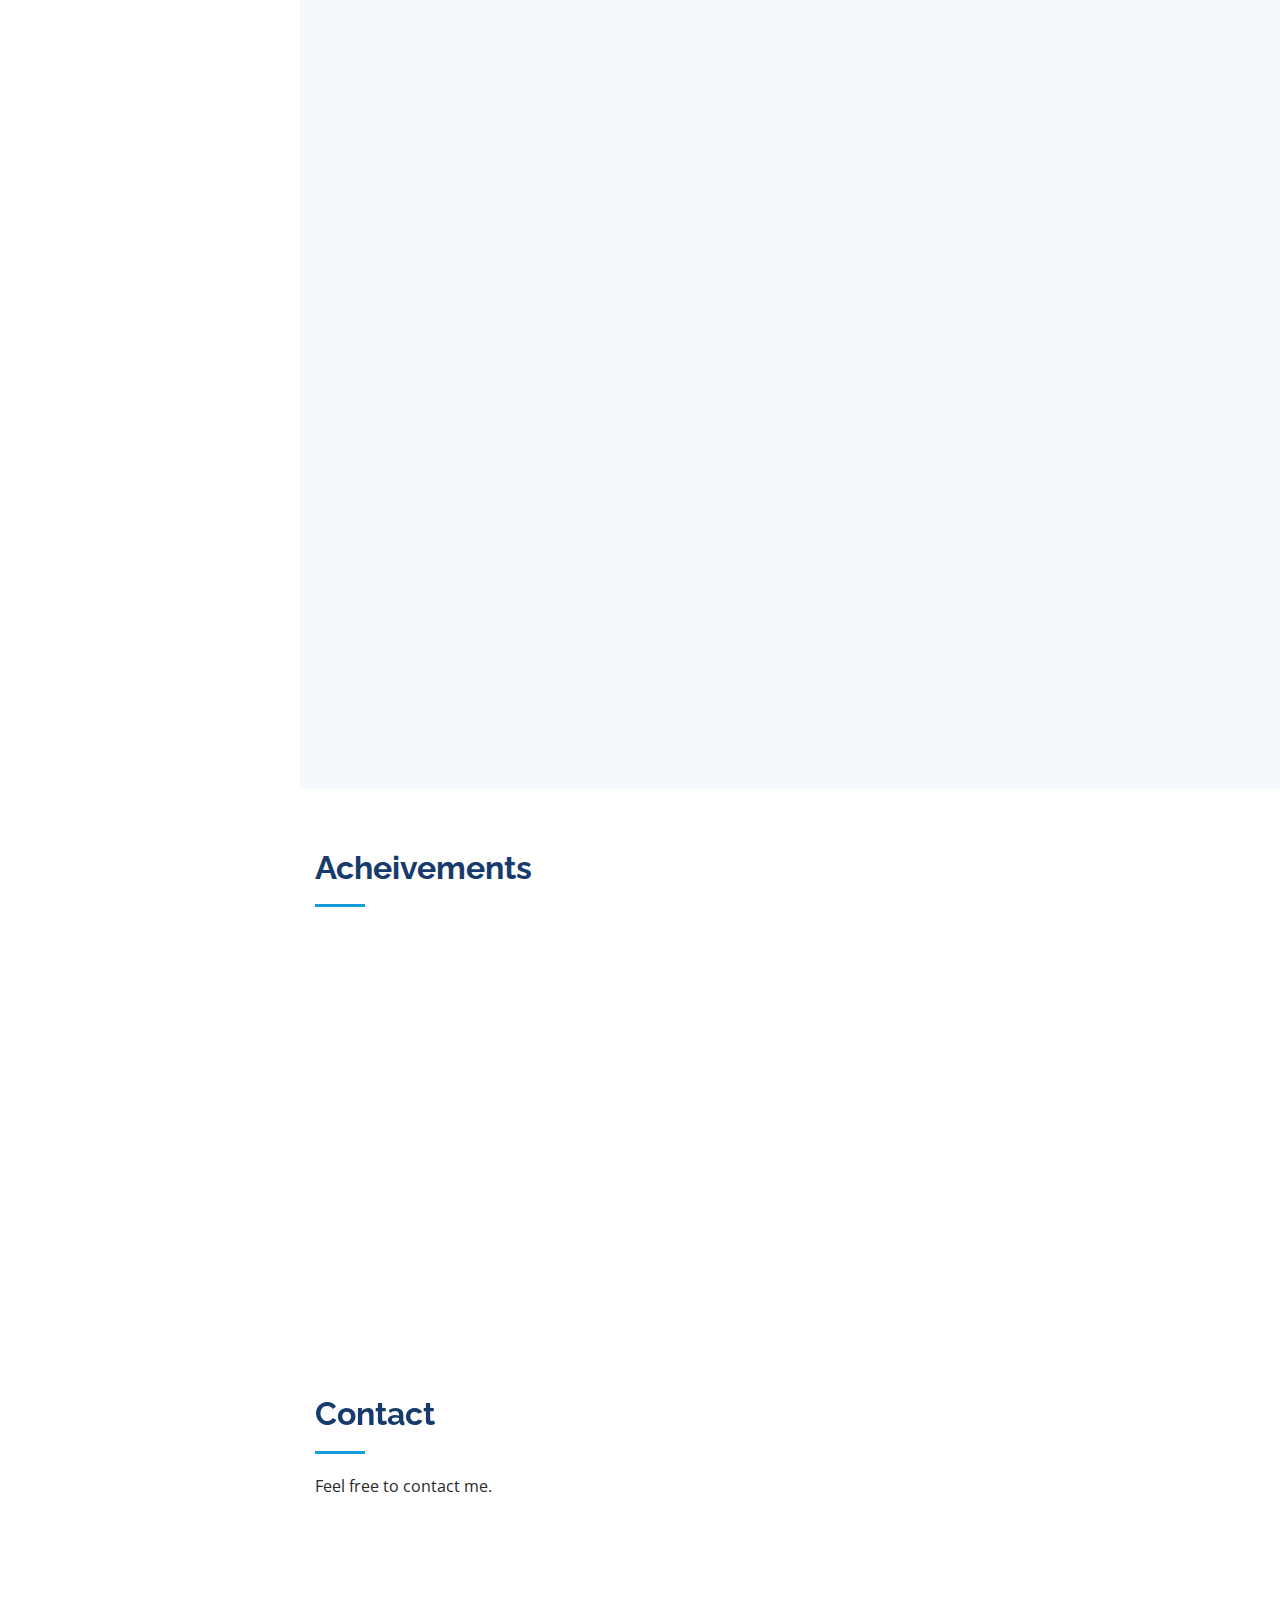
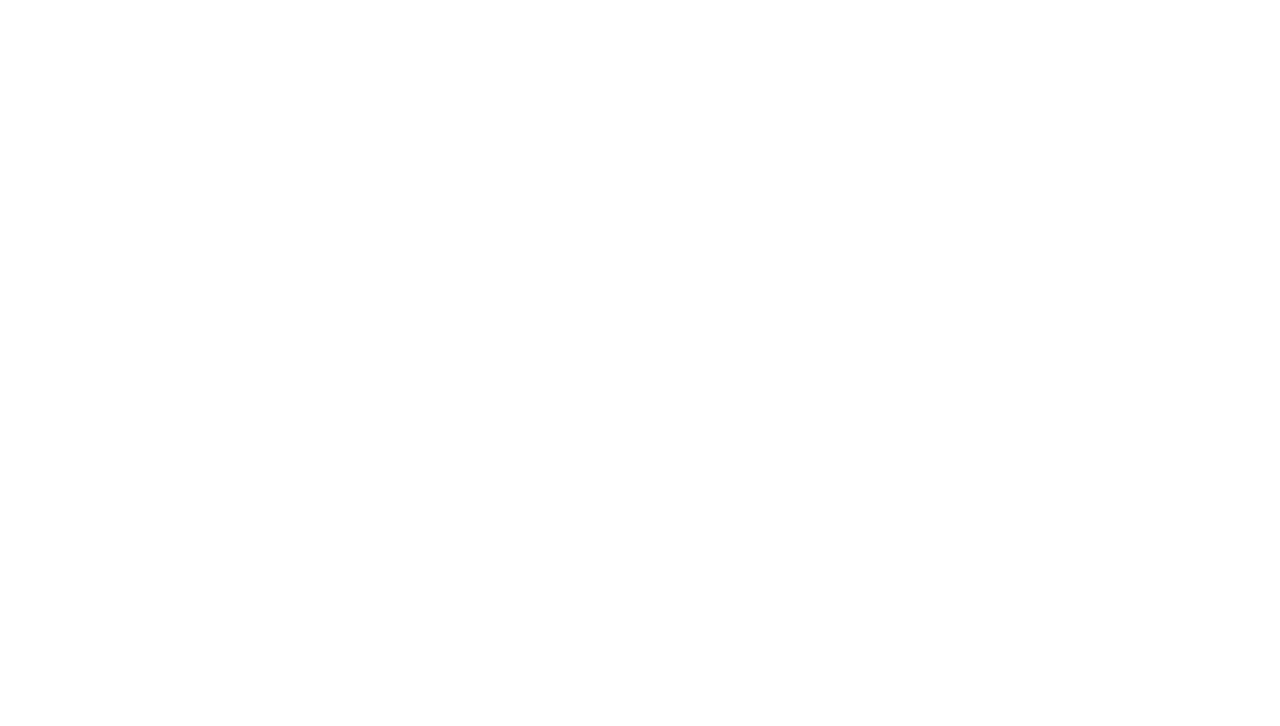
==== commit 4cc9c034: "New hero image updated" ====
--- a/index.html
+++ b/index.html
@@ -43,8 +43,8 @@
         <div class="social-links mt-3 text-center">
           <a target="_blank" href="https://www.facebook.com/nurnabi.siddiqui/" class="facebook"><i class="bx bxl-facebook"></i></a>
           <a target="_blank" href="https://github.com/Siddiqui-2583" class="github"><i class="bx bxl-github"></i></a>
-          <a target="_blank" href="nurnaby@gmail.com" class="skype"><i class="bx bxl-skype"></i></a>
-          <a target="_blank" href="#" class="linkedin"><i class="bx bxl-linkedin"></i></a>
+          <a target="_blank" href="https://join.skype.com/invite/z7J7Kd8tnWXs" class="skype"><i class="bx bxl-skype"></i></a>
+          <a target="_blank" href="https://www.linkedin.com/in/nurnaby-siddiqui/" class="linkedin"><i class="bx bxl-linkedin"></i></a>
         </div>
       </div>
 
@@ -552,7 +552,7 @@
       </div>
     <!-- End Acheivement Section -->
     <!-- ======= Testimonials Section ======= -->
-    <section id="testimonials" class="testimonials section-bg">
+    <!-- <section id="testimonials" class="testimonials section-bg">
       <div class="container">
 
         <div class="section-title">
@@ -620,8 +620,8 @@
         </div>
 
       </div>
-    </section><!-- End Testimonials Section -->
-
+    </section> -->
+    <!-- End Testimonials Section -->
     <!-- ======= Contact Section ======= -->
     <section id="contact" class="contact">
       <div class="container">
--- a/assets/css/style.css
+++ b/assets/css/style.css
@@ -211,13 +211,15 @@
 #hero {
   width: 100%;
   height: 100vh;
-  background: url("../img/hero-bg.jpg") top center;
+  /* margin-left: 15%; */
+  background: url("../img/herobg2.png") top center;
   background-size: cover;
 }
 
 #hero:before {
   content: "";
-  background: rgba(5, 13, 24, 0.3);
+  /* background: rgba(5, 13, 24, 0.3); */
+  background: rgba(5, 13, 24, 0.664);
   position: absolute;
   bottom: 0;
   top: 0;
@@ -230,8 +232,23 @@
   position: relative;
   z-index: 2;
   min-width: 300px;
-}
-
+  /* margin-right: 25%; */
+}
+@media (max-width: 1024px) {
+  #hero .hero-container{
+    margin-right: 30%;
+    
+  }
+  
+}
+@media (max-width: 450px) {
+  #hero .hero-container{
+    margin-right: 0%;
+    margin-left: 5x;
+    
+  }
+  
+}
 #hero h1 {
   margin: 0 0 10px 0;
   font-size: 64px;
@@ -1080,3 +1097,68 @@
     padding-right: 20px 15px;
   }
 }
+
+
+:root{
+  --animation-duration:1s;
+}
+
+#suport{
+position: absolute;
+bottom: 0;
+width: 100%;
+text-align:center;
+/* margin-left: 80%; */
+margin-bottom: 5%;
+}
+@media (max-width: 450px) {
+  #suport {
+    /* margin-left: 30%; */
+    display: none;
+  }
+  
+}
+#smash{
+animation-name: smash;
+animation-duration: var(--animation-duration);
+animation-direction: alternate;
+animation-iteration-count: infinite;
+animation-timing-function: ease-in-out;
+transform-origin: bottom;
+}
+#translateShadow,#rotateImg{
+border-radius: 50%;
+display:inline-block;
+width: 200px;
+height: 200px;
+}
+#translateShadow{
+animation-name: translateShadow;
+animation-duration: var(--animation-duration);
+animation-direction: alternate;
+animation-iteration-count: infinite;
+animation-timing-function: ease-out;
+}
+
+#rotateImg{
+background-image:url(http://www.wdisseny.com/code/basket.gif);
+  background-image: url("data:image/svg+xml;utf8, <svg xmlns='http://www.w3.org/2000/svg' viewBox='75 75 251 251'><path d='M313.3,145.3c-14.4-29.3-38.8-50.5-67.1-61.6c-4.6-1.7-16.2-5.1-21.3-6.3	c-26.3-5.3-54.5-2.3-80.4,10.4c-30.2,14.8-52.9,40.6-63.8,72.5c-10.9,31.8-8.7,66,6.2,96.1l0.1,0.2c2.1,4.2,4.4,8.3,6.9,12.2l0,0	c0,0,0,0,0,0c23.6,36.9,64.4,58,106.5,58c18.7,0,37.6-4.1,55.4-12.9c30.2-14.8,52.9-40.6,63.8-72.5 	C330.3,209.6,328.1,175.5,313.3,145.3z M238.3,86.2c25.2,12.5,41.2,36.6,46,68.5c-24.3,0.8-45.4-15.7-67.4-33.1 	c-18.4-14.5-37.3-29.3-58.9-34.2C184.6,77.6,212.8,77.7,238.3,86.2z M85.4,161.9c10.4-30.6,32.2-55.3,61.2-69.6 	c0.9-0.4,1.7-0.8,2.6-1.2c23.6,2.3,44.4,18.6,64.6,34.5c21.4,16.9,43.4,34.1,68.8,34.1c0.8,0,1.5,0,2.3-0.1c1,9.5,1.1,19.7,0.2,30.4 	c-9.8-3.3-19.3-5.9-25.7-7.6c-37.6-9.8-79.7-16.1-112.5-16.7c-24-0.5-53,1.8-66,14.2C81.8,173.9,83.4,167.8,85.4,161.9z M91.4,254.4 	l-0.1-0.2c-10.1-20.5-14.1-42.8-11.9-65l0.5,0.2c5.3-12.9,29-19.5,66.7-18.8c32.5,0.7,74.1,6.8,111.4,16.6 	c10.1,2.6,18.9,5.3,26.5,7.8c-1.2,10.2-3.3,20.4-6.3,30.3c-19.8-8.8-48.7,2.6-81.8,15.7c-32,12.6-68.1,26.8-99.7,23 	C94.9,261,93.1,257.7,91.4,254.4z M187.8,321.2c-34.6-3.6-67-21.9-87.5-51.7c31.8,2.4,66.9-11.4,98-23.7 	c32.4-12.8,60.6-23.9,78.4-15.5c-5.6,17.2-13.6,33.4-23.5,47c-12.8,17.7-34.5,39.5-65.6,43.3L187.8,321.2z M253.5,309.4 	c-15.6,7.7-32.1,11.6-48.4,12.3c36.2-12.4,62.8-49,76.1-88.8c9.1,6.7,14.2,20.1,15.8,40.6C285.7,288.6,270.9,300.9,253.5,309.4z 	 M314.8,239.8c-3.3,9.8-7.8,19-13.3,27.4c-2.4-19.7-8.5-32.6-18.7-39.3c3.1-10.3,5.4-20.8,6.6-31.1c19.2,6.9,29.2,13.2,30.7,17.3 	l0.4-0.2C319.6,222.6,317.7,231.3,314.8,239.8z M290,191.7c1.1-11.3,1-22.1-0.2-32.4c6.8-0.9,13.8-3,21.1-6.8l-2.3-4.5 	c-6.8,3.4-13.2,5.4-19.5,6.3c-1.6-11.1-4.6-21.4-8.8-30.7c-4.6-10.3-10.8-19.2-18.3-26.6c19.5,11.6,36,28.7,46.8,50.5 	c9.3,18.9,13.4,39.4,12.3,59.8C314.9,201.6,302.6,196.1,290,191.7z'/></svg>"), radial-gradient(circle at 20% 20%, #ffaf4d, darkorange , #b36200);
+  
+background-size: 100%;
+animation-name: rotateImg;
+animation-duration: calc(var(--animation-duration) * 5.3);
+animation-iteration-count: infinite;
+animation-timing-function: linear;
+}
+
+@keyframes translateShadow {
+0% {transform: translateY(0) ;box-shadow: 20px 20px  10px #444466}
+100% {transform: translateY(-350px);box-shadow:20px 350px  250px #444466}
+}
+@keyframes smash {
+0% {transform: scaleY(.7)}
+15%  {transform: scaleY(1)}
+}
+@keyframes rotateImg {
+100% {transform:rotate(360deg)}
+}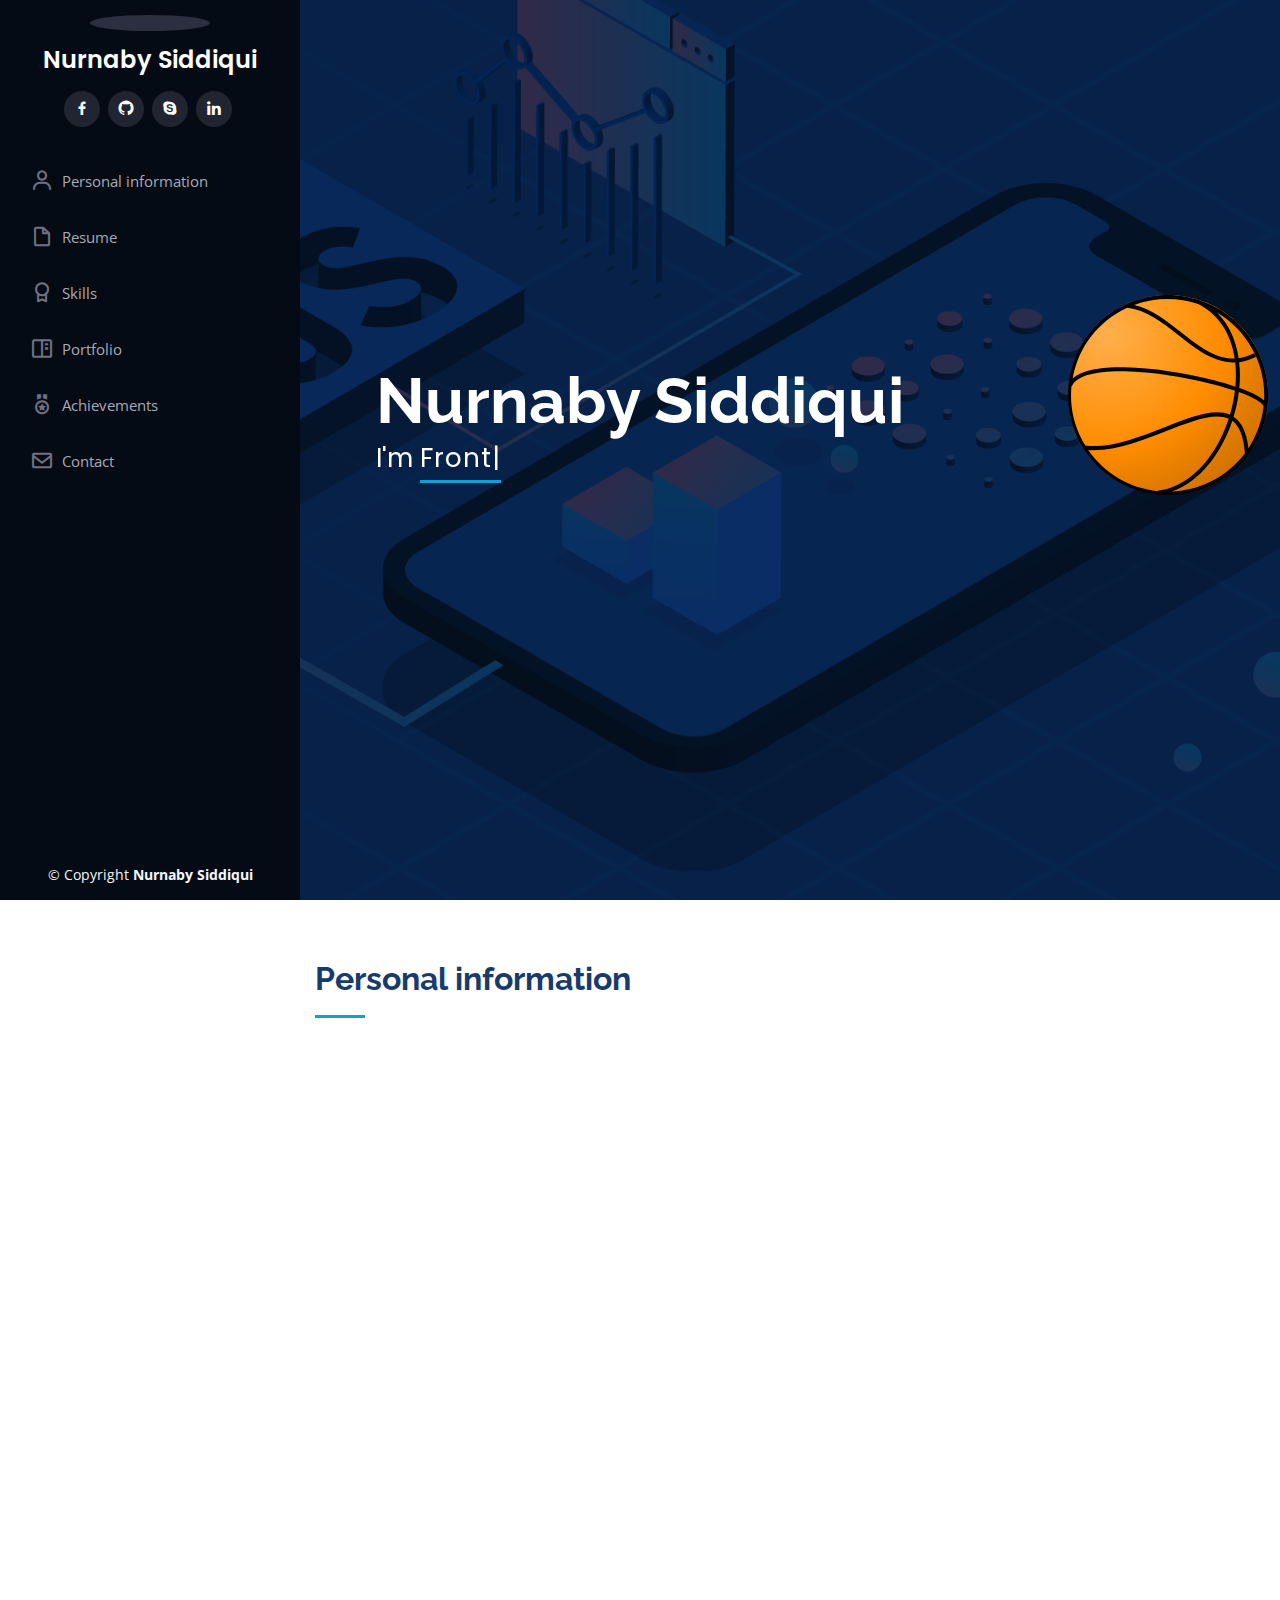
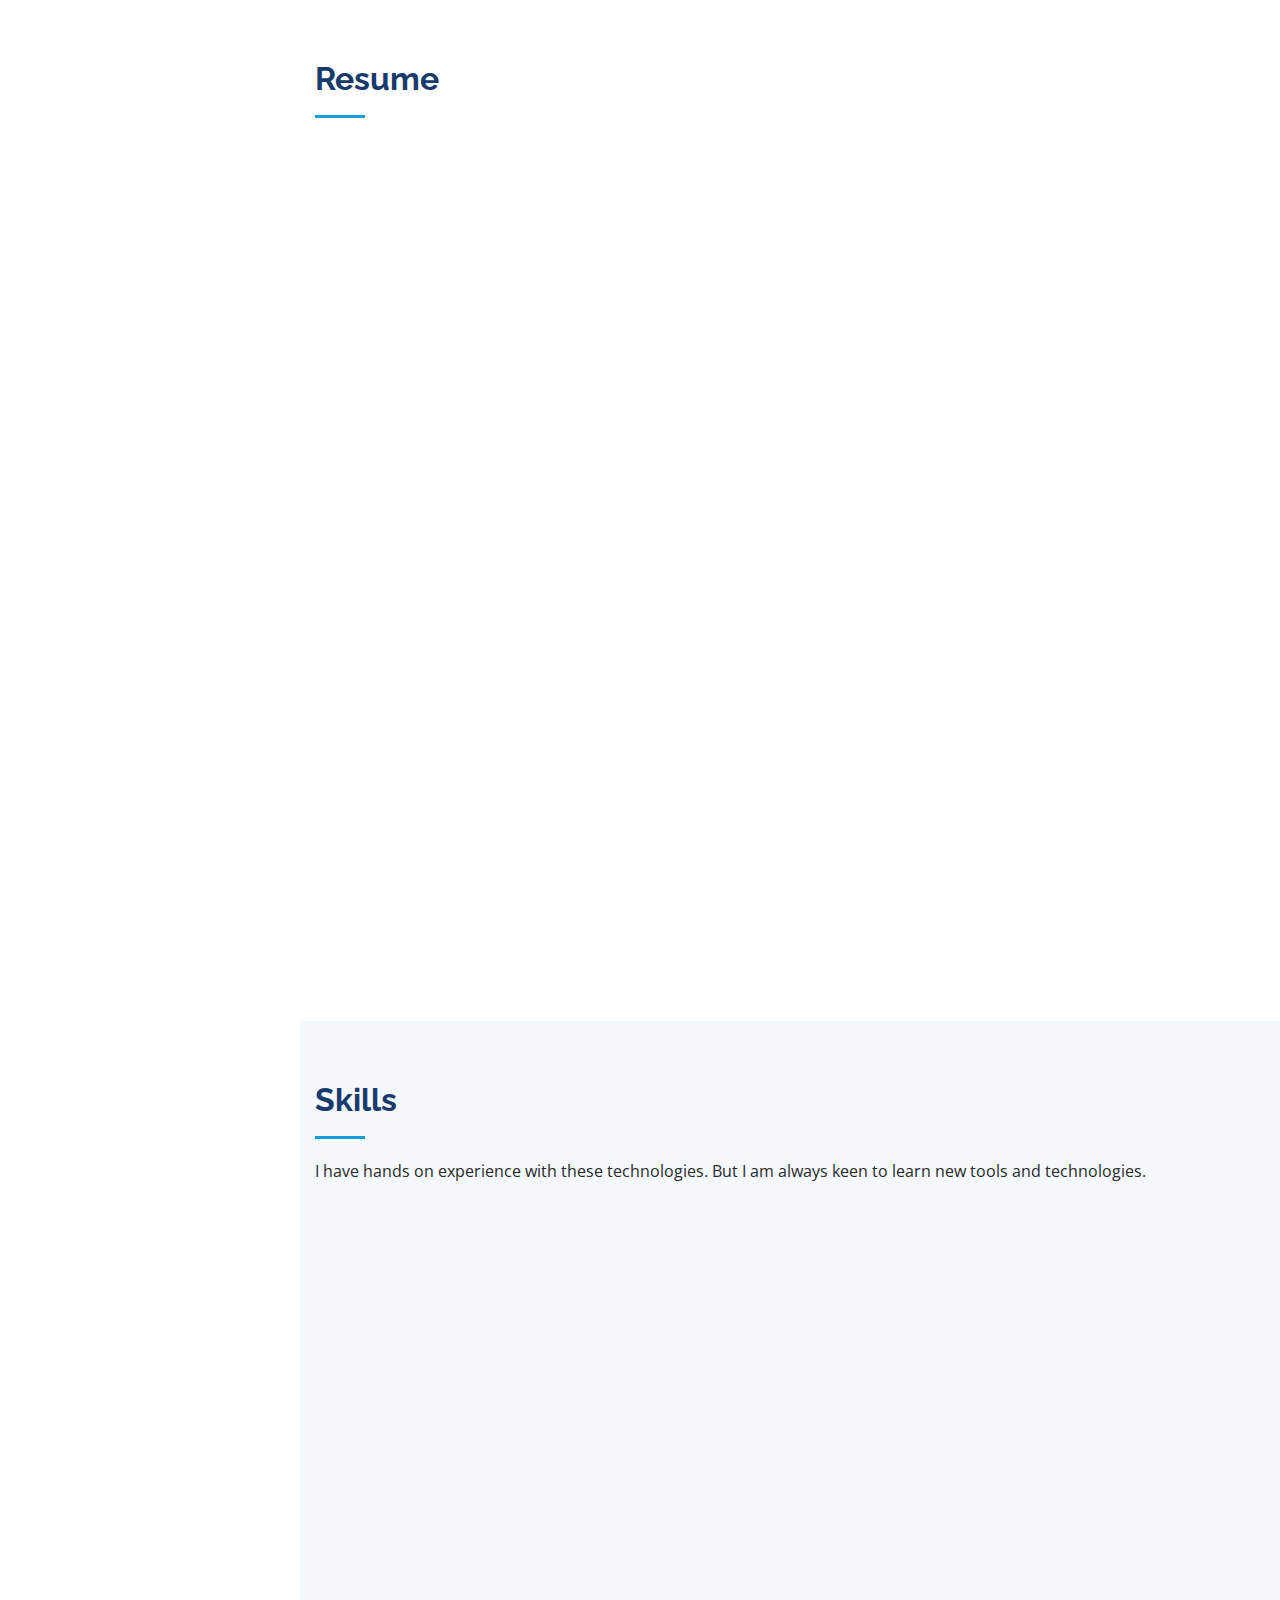
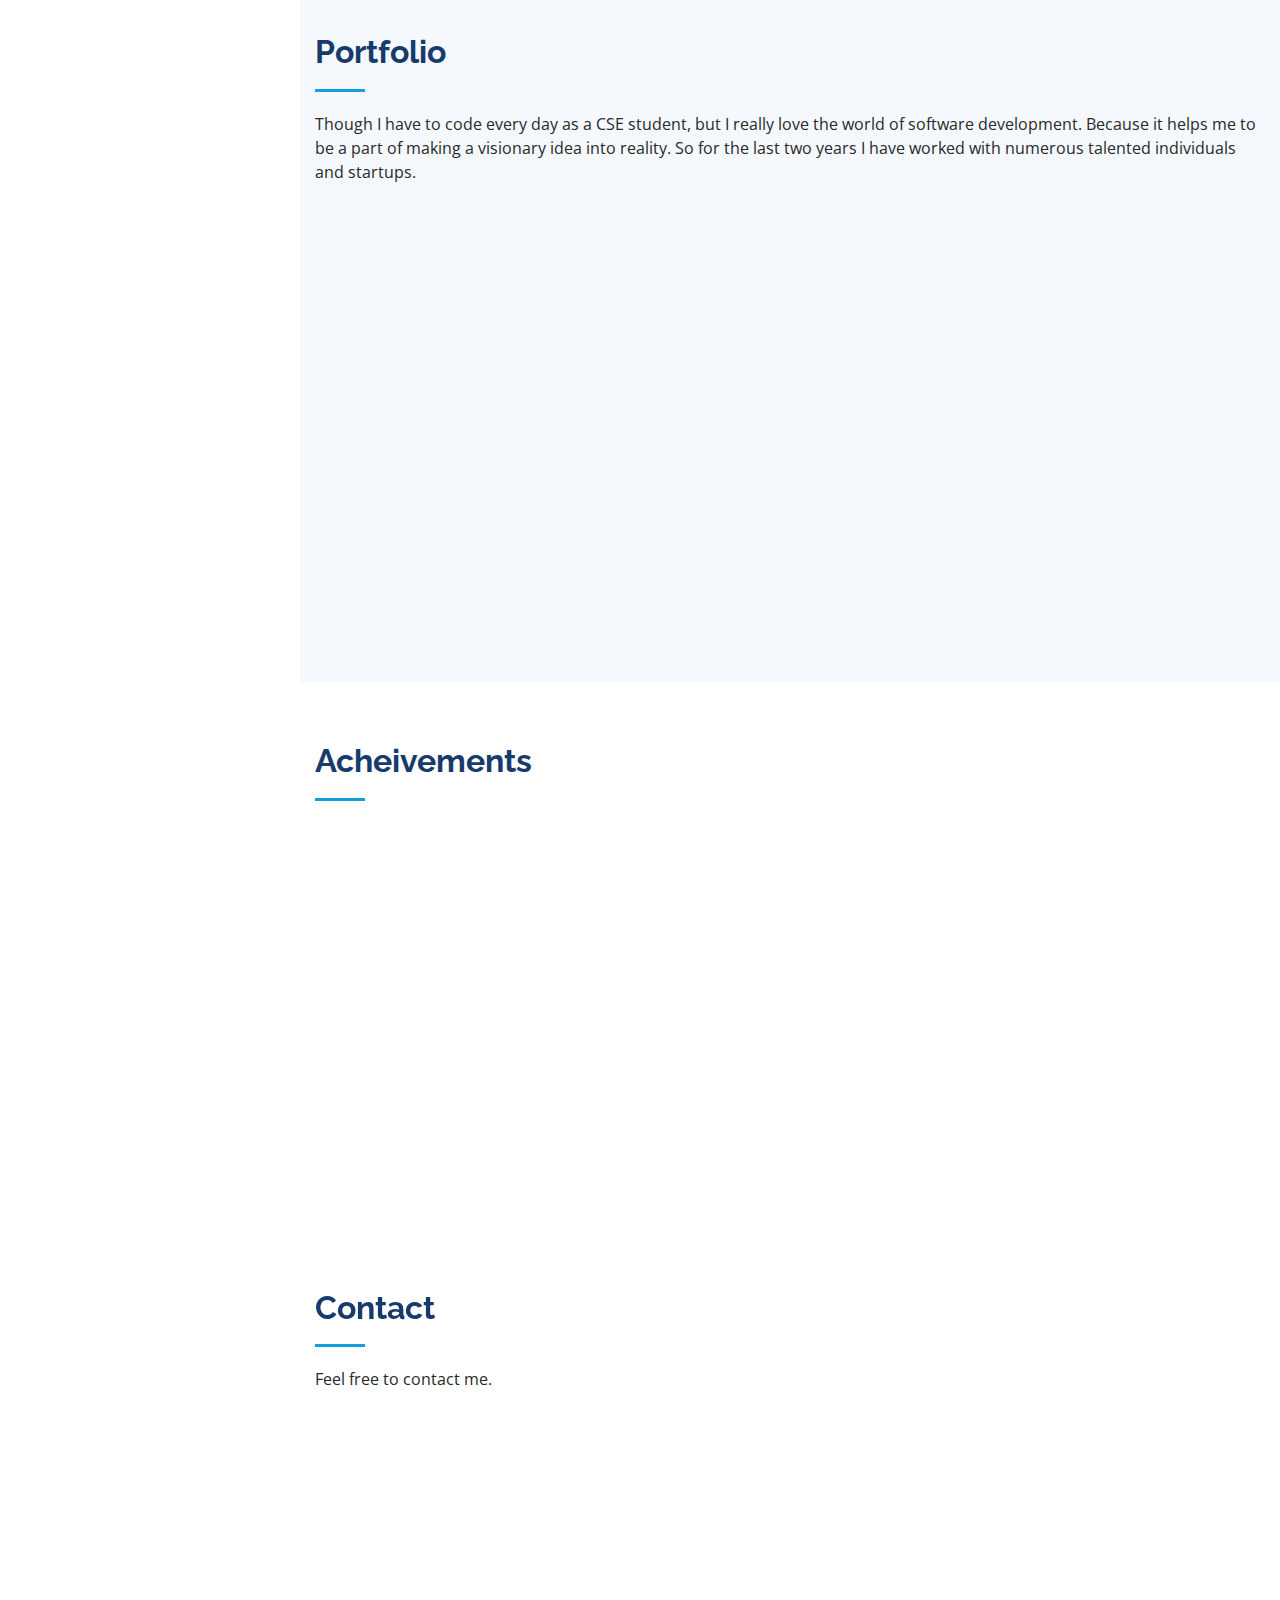
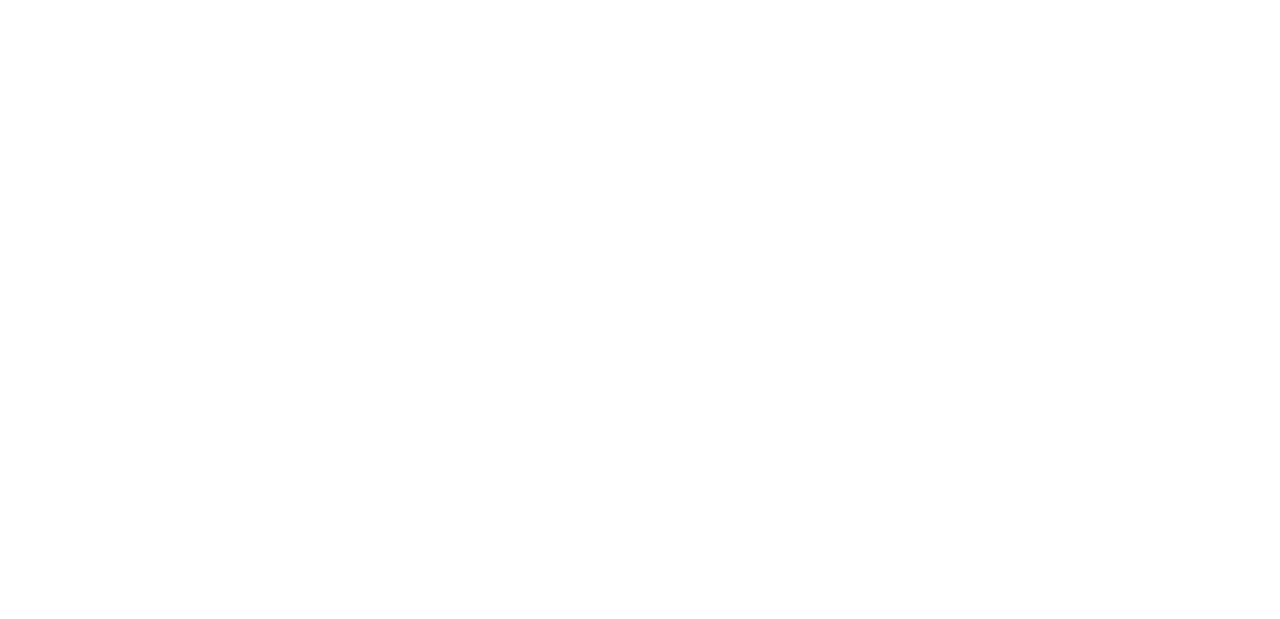
==== commit ce319c84: "Portfolio section updated!" ====
--- a/index.html
+++ b/index.html
@@ -182,6 +182,12 @@
       </div>
     </section>--><!-- End Facts Section -->
     
+<!-- 
+    <div class=" portfolio-details-carousel">
+            <img data-gall="portfolioGallery" src="assets/img/portfolio/Flashsaleonly/flashsaleonly1.png" class="img-fluid" alt="">
+            <img data-gall="portfolioGallery" src="assets/img/portfolio/Flashsaleonly/flashsaleonly2.png" class="img-fluid" alt="">
+            <img  data-gall="portfolioGallery" src="assets/img/portfolio/Flashsaleonly/flashsaleonly3.png" class="img-fluid" alt="">
+      </div> -->
     <!-- ======= Resume Section ======= -->
     <section id="resume" class="resume">
       <div class="container">
@@ -224,6 +230,18 @@
               <p><em>Ahsanullah University of Science & Technology</em></p>
               <!-- <p>Quia nobis sequi est occaecati aut. Repudiandae et iusto quae reiciendis et quis Eius vel ratione eius unde vitae rerum voluptates asperiores voluptatem Earum molestiae consequatur neque etlon sader mart dila</p> -->
             </div>
+            <div class="resume-item">
+              <h4>Graduated from BYLC</h4>
+              <h5>2019 - 2019</h5>
+              <p><em>Bangladesh Youth Leadership Center</em></p>
+              <!-- <p>Quia nobis sequi est occaecati aut. Repudiandae et iusto quae reiciendis et quis Eius vel ratione eius unde vitae rerum voluptates asperiores voluptatem Earum molestiae consequatur neque etlon sader mart dila</p> -->
+            </div>
+            <div class="resume-item">
+              <h4>Completed Training on Web Designing from BITM</h4>
+              <h5>2019 - 2019</h5>
+              <p><em>BASIS Institute of Technology and Management</em></p>
+              <!-- <p>Quia nobis sequi est occaecati aut. Repudiandae et iusto quae reiciendis et quis Eius vel ratione eius unde vitae rerum voluptates asperiores voluptatem Earum molestiae consequatur neque etlon sader mart dila</p> -->
+            </div>
           </div>
           <div class="col-lg-6" data-aos="fade-up" data-aos-delay="100">
             <h3 class="resume-title">Professional Experience</h3>
@@ -292,6 +310,12 @@
               </div>
             </div>
 
+            <div class="progress">
+              <span class="skill">Rest API<i class="val">85%</i></span>
+              <div class="progress-bar-wrap">
+                <div class="progress-bar" role="progressbar" aria-valuenow="85" aria-valuemin="0" aria-valuemax="100"></div>
+              </div>
+            </div>
            
 
           </div>
@@ -356,101 +380,169 @@
           <div class="col-lg-12 d-flex justify-content-center">
             <ul id="portfolio-flters">
               <li data-filter="*" class="filter-active">All</li>
-              <li data-filter=".filter-app">App</li>
-              <li data-filter=".filter-card">Card</li>
               <li data-filter=".filter-web">Web</li>
+              <li data-filter=".filter-mern">MERN</li>
+              <li data-filter=".filter-wp">WP</li>
             </ul>
           </div>
         </div>
 
         <div class="row portfolio-container" data-aos="fade-up" data-aos-delay="100">
 
-          <div class="col-lg-4 col-md-6 portfolio-item filter-app">
-            <div class="portfolio-wrap">
-              <img src="assets/img/portfolio/portfolio-1.jpg" class="img-fluid" alt="">
-              <div class="portfolio-links">
-                <a href="assets/img/portfolio/portfolio-1.jpg" data-gall="portfolioGallery" class="venobox" title="App 1"><i class="bx bx-plus"></i></a>
-                <a href="portfolio-details.html" title="More Details"><i class="bx bx-link"></i></a>
-              </div>
-            </div>
-          </div>
-
+          <div class="col-lg-4 col-md-6 portfolio-item filter-mern">
+            <div class="portfolio-wrap">
+              <img src="assets/img/portfolio/LMS/LMS.png" class="img-fluid" alt="">
+              <div class="portfolio-links">
+                <a href="assets/img/portfolio/LMS/LMS0.png" data-gall="lms" class="venobox" title="Screenshot 1"><i class="bx bx-plus"></i></a>
+                 <a  target="_blank"  href="http://flashsaleonly.com/"><i class="bx bxl-github"></i></a>
+                <a href="assets/img/portfolio/LMS/LMS1.png" data-gall="lms" class="venobox ss-link" title="Screenshot 2"></a>
+                <a href="assets/img/portfolio/LMS/LMS2.png" data-gall="lms" class="venobox ss-link" title="Screenshot 3"></a>
+                <a href="assets/img/portfolio/LMS/LMS3.png" data-gall="lms" class="venobox ss-link" title="Screenshot 4"></a>
+                <a  target="_blank"  href="http://flashsaleonly.com/" title="More Details"><i class="bx bx-link"></i></a>
+              </div>
+            </div>
+          </div>
+
+          <div class="col-lg-4 col-md-6 portfolio-item filter-mern">
+            <div class="portfolio-wrap">
+              <img src="assets/img/portfolio/emmajohn-simple/emmajohn-simple.png" class="img-fluid" alt="">
+              <div class="portfolio-links">
+                <a href="assets/img/portfolio/emmajohn-simple/emmajohn-simple.png" data-gall="amazon" class="venobox" title="Screenshot 1"><i class="bx bx-plus"></i></a>
+                 <a  target="_blank"  href="https://github.com/Siddiqui-2583/emma-john-simple" ><i class="bx bxl-github"></i></a>
+                <a href="assets/img/portfolio/emmajohn-simple/emmajohn-simple1.png" data-gall="amazon" class="venobox ss-link" title="Screenshot 2"></a>
+                <a href="assets/img/portfolio/emmajohn-simple/emmajohn-simple2.png" data-gall="amazon" class="venobox ss-link" title="Screenshot 3"></a>
+                <a  target="_blank"  href="https://emmajohn-simple.netlify.app/" title="More Details"><i class="bx bx-link"></i></a>
+              </div>
+            </div>
+          </div>
+
+          <div class="col-lg-4 col-md-6 portfolio-item filter-wp">
+            <div class="portfolio-wrap">
+              <img src="assets/img/portfolio/Dealdone/dealdone.png" class="img-fluid" alt="">
+              <div class="portfolio-links">
+                <a href="assets/img/portfolio/Dealdone/dealdone1.png" data-gall="dealdone" class="venobox" title="Screenshot 1"><i class="bx bx-plus"></i></a>
+                 <a  target="_blank"  href="https://dealdone.com.bd/" ><i class="bx bxl-github"></i></a>
+                <a href="assets/img/portfolio/Dealdone/dealdone2.png" data-gall="dealdone" class="venobox ss-link" title="Screenshot 2"></a>
+                <a href="assets/img/portfolio/Dealdone/dealdone3.png" data-gall="dealdone" class="venobox ss-link" title="Screenshot 3"></a>
+                <a  target="_blank"  href="https://dealdone.com.bd/" title="More Details"><i class="bx bx-link"></i></a>
+              </div>
+            </div>
+          </div>
+
+          <div class="col-lg-4 col-md-6 portfolio-item filter-wp">
+            <div class="portfolio-wrap">
+              <img src="assets/img/portfolio/Flashsaleonly/flashsaleonly.png" class="img-fluid" alt="">
+              <div class="portfolio-links">
+                <a href="assets/img/portfolio/Flashsaleonly/flashsaleonly.png" data-gall="flashsale" class="venobox" title="App 1"><i class="bx bx-plus"></i></a>
+                 <a  target="_blank"  href="http://flashsaleonly.com/" ><i class="bx bxl-github"></i></a>
+                <a href="assets/img/portfolio/Flashsaleonly/flashsaleonly2.png" data-gall="flashsale" class="venobox ss-link" title="App 1"></a>
+                <a href="assets/img/portfolio/Flashsaleonly/flashsaleonly3.png" data-gall="flashsale" class="venobox ss-link" title="App 1"></a>
+                <a  target="_blank"  href="http://flashsaleonly.com/" title="More Details"><i class="bx bx-link"></i></a>
+              </div>
+            </div>
+          </div>
+
+          
           <div class="col-lg-4 col-md-6 portfolio-item filter-web">
             <div class="portfolio-wrap">
-              <img src="assets/img/portfolio/portfolio-2.jpg" class="img-fluid" alt="">
-              <div class="portfolio-links">
-                <a href="assets/img/portfolio/portfolio-2.jpg" data-gall="portfolioGallery" class="venobox" title="Web 3"><i class="bx bx-plus"></i></a>
-                <a href="portfolio-details.html" title="More Details"><i class="bx bx-link"></i></a>
-              </div>
-            </div>
-          </div>
-
-          <div class="col-lg-4 col-md-6 portfolio-item filter-app">
-            <div class="portfolio-wrap">
-              <img src="assets/img/portfolio/portfolio-3.jpg" class="img-fluid" alt="">
-              <div class="portfolio-links">
-                <a href="assets/img/portfolio/portfolio-3.jpg" data-gall="portfolioGallery" class="venobox" title="App 2"><i class="bx bx-plus"></i></a>
-                <a href="portfolio-details.html" title="More Details"><i class="bx bx-link"></i></a>
-              </div>
-            </div>
-          </div>
-
-          <div class="col-lg-4 col-md-6 portfolio-item filter-card">
-            <div class="portfolio-wrap">
-              <img src="assets/img/portfolio/portfolio-4.jpg" class="img-fluid" alt="">
-              <div class="portfolio-links">
-                <a href="assets/img/portfolio/portfolio-4.jpg" data-gall="portfolioGallery" class="venobox" title="Card 2"><i class="bx bx-plus"></i></a>
-                <a href="portfolio-details.html" title="More Details"><i class="bx bx-link"></i></a>
-              </div>
-            </div>
-          </div>
+              <img src="assets/img/portfolio/Omnifood/omnifood.png" class="img-fluid" alt="">
+              <div class="portfolio-links">
+                <a href="assets/img/portfolio/Omnifood/omnifood.png" data-gall="lms" class="venobox" title="Screenshot 1"><i class="bx bx-plus"></i></a>
+                 <a  target="_blank"  href="https://github.com/Siddiqui-2583/Omnifood" ><i class="bx bxl-github"></i></a>
+                <a href="assets/img/portfolio/Omnifood/omnifood1.png" data-gall="lms" class="venobox ss-link" title="Screenshot 2"></a>
+                <a href="assets/img/portfolio/Omnifood/omnifood2.png" data-gall="lms" class="venobox ss-link" title="Screenshot 3"></a>
+                <a href="assets/img/portfolio/Omnifood/omnifood3.png" data-gall="lms" class="venobox ss-link" title="Screenshot 3"></a>
+                <a  target="_blank"  href="http://www.nurnabysiddiqui.com/Omnifood" title="More Details"><i class="bx bx-link"></i></a>
+              </div>
+            </div>
+          </div>
+
+          
+          <div class="col-lg-4 col-md-6 portfolio-item filter-wp">
+            <div class="portfolio-wrap">
+              <img src="assets/img/portfolio/ThinkingWindow/thinkingWindow.png" class="img-fluid" alt="">
+              <div class="portfolio-links">
+                <a href="assets/img/portfolio/ThinkingWindow/thinkingWindow1.png" data-gall="tw" class="venobox" title="Screenshot 1"><i class="bx bx-plus"></i></a>
+                 <a  target="_blank"  href="http://thinkingWindow.art/" ><i class="bx bxl-github"></i></a>
+                <a href="assets/img/portfolio/ThinkingWindow/thinkingWindow2.png" data-gall="tw" class="venobox ss-link" title="Screenshot 2"></a>
+                <a  target="_blank"  href="http://thinkingWindow.art/" title="More Details"><i class="bx bx-link"></i></a>
+              </div>
+            </div>
+          </div>
+
+
+          <div class="col-lg-4 col-md-6 portfolio-item filter-wp">
+            <div class="portfolio-wrap">
+              <img src="assets/img/portfolio/Joloj/joloj.png" class="img-fluid" alt="">
+              <div class="portfolio-links">
+                <a href="assets/img/portfolio/Joloj/joloj1.png" data-gall="tw" class="venobox" title="Screenshot 1"><i class="bx bx-plus"></i></a>
+                 <a  target="_blank"  href="http://joloj.xyz/" ><i class="bx bxl-github"></i></a>
+                <a href="assets/img/portfolio/Joloj/joloj2.png" data-gall="tw" class="venobox ss-link" title="Screenshot 2"></a>
+                <a href="assets/img/portfolio/Joloj/joloj3.png" data-gall="tw" class="venobox ss-link" title="Screenshot 3"></a>
+                <a href="assets/img/portfolio/Joloj/joloj4.png" data-gall="tw" class="venobox ss-link" title="Screenshot 4"></a>
+                <a href="assets/img/portfolio/Joloj/joloj5.png" data-gall="tw" class="venobox ss-link" title="Screenshot 5"></a>
+                <a  target="_blank"  href="http://joloj.xyz/" title="More Details"><i class="bx bx-link"></i></a>
+              </div>
+            </div>
+          </div>
+
+          <div class="col-lg-4 col-md-6 portfolio-item filter-wp">
+            <div class="portfolio-wrap">
+              <img src="assets/img/portfolio/Wonderplay/wonderplay.png" class="img-fluid" alt="">
+              <div class="portfolio-links">
+                <a href="assets/img/portfolio/Wonderplay/wonderplay0.png" data-gall="tw" class="venobox" title="Screenshot 1"><i class="bx bx-plus"></i></a>
+                 <a  target="_blank"  href="https://wonderplayplaytherapy.com.au/" ><i class="bx bxl-github"></i></a>
+                <a href="assets/img/portfolio/Wonderplay/wonderplay1.png" data-gall="tw" class="venobox ss-link" title="Screenshot 2"></a>
+                <a href="assets/img/portfolio/Wonderplay/wonderplay2.png" data-gall="tw" class="venobox ss-link" title="Screenshot 2"></a>
+                <a  target="_blank"  href="https://wonderplayplaytherapy.com.au/" title="More Details"><i class="bx bx-link"></i></a>
+              </div>
+            </div>
+          </div>
+
+  
 
           <div class="col-lg-4 col-md-6 portfolio-item filter-web">
             <div class="portfolio-wrap">
-              <img src="assets/img/portfolio/portfolio-5.jpg" class="img-fluid" alt="">
-              <div class="portfolio-links">
-                <a href="assets/img/portfolio/portfolio-5.jpg" data-gall="portfolioGallery" class="venobox" title="Web 2"><i class="bx bx-plus"></i></a>
-                <a href="portfolio-details.html" title="More Details"><i class="bx bx-link"></i></a>
-              </div>
-            </div>
-          </div>
-
-          <div class="col-lg-4 col-md-6 portfolio-item filter-app">
-            <div class="portfolio-wrap">
-              <img src="assets/img/portfolio/portfolio-6.jpg" class="img-fluid" alt="">
-              <div class="portfolio-links">
-                <a href="assets/img/portfolio/portfolio-6.jpg" data-gall="portfolioGallery" class="venobox" title="App 3"><i class="bx bx-plus"></i></a>
-                <a href="portfolio-details.html" title="More Details"><i class="bx bx-link"></i></a>
-              </div>
-            </div>
-          </div>
-
-          <div class="col-lg-4 col-md-6 portfolio-item filter-card">
-            <div class="portfolio-wrap">
-              <img src="assets/img/portfolio/portfolio-7.jpg" class="img-fluid" alt="">
-              <div class="portfolio-links">
-                <a href="assets/img/portfolio/portfolio-7.jpg" data-gall="portfolioGallery" class="venobox" title="Card 1"><i class="bx bx-plus"></i></a>
-                <a href="portfolio-details.html" title="More Details"><i class="bx bx-link"></i></a>
-              </div>
-            </div>
-          </div>
-
-          <div class="col-lg-4 col-md-6 portfolio-item filter-card">
-            <div class="portfolio-wrap">
-              <img src="assets/img/portfolio/portfolio-8.jpg" class="img-fluid" alt="">
-              <div class="portfolio-links">
-                <a href="assets/img/portfolio/portfolio-8.jpg" data-gall="portfolioGallery" class="venobox" title="Card 3"><i class="bx bx-plus"></i></a>
-                <a href="portfolio-details.html" title="More Details"><i class="bx bx-link"></i></a>
+              <img src="assets/img/portfolio/Panda e-commerse/pandaecommerse.png" class="img-fluid" alt="">
+              <div class="portfolio-links">
+                <a href="assets/img/portfolio/Panda e-commerse/pandaecommerse0.png" data-gall="tw" class="venobox" title="Screenshot 1"><i class="bx bx-plus"></i></a>
+                 <a  target="_blank"  href="https://github.com/Siddiqui-2583/Panda-e-commerce" ><i class="bx bxl-github"></i></a>
+                 <a href="assets/img/portfolio/Panda e-commerse/pandaecommerse1.png" data-gall="tw" class="venobox ss-link" title="Screenshot 2"></a>
+                <a  target="_blank"  href="http://www.nurnabysiddiqui.com/Panda-e-commerce/" title="More Details"><i class="bx bx-link"></i></a>
               </div>
             </div>
           </div>
 
           <div class="col-lg-4 col-md-6 portfolio-item filter-web">
             <div class="portfolio-wrap">
-              <img src="assets/img/portfolio/portfolio-9.jpg" class="img-fluid" alt="">
-              <div class="portfolio-links">
-                <a href="assets/img/portfolio/portfolio-9.jpg" data-gall="portfolioGallery" class="venobox" title="Web 3"><i class="bx bx-plus"></i></a>
-                <a href="portfolio-details.html" title="More Details"><i class="bx bx-link"></i></a>
+              <img src="assets/img/portfolio/Pioneer Bank/pioneerBank.png" class="img-fluid" alt="">
+              <div class="portfolio-links">
+                <a href="assets/img/portfolio/Pioneer Bank/pioneerBank0.png" data-gall="tw" class="venobox" title="Screenshot 1"><i class="bx bx-plus"></i></a>
+                 <a  target="_blank"  href="https://github.com/Siddiqui-2583/Pioneer-bank" ><i class="bx bxl-github"></i></a>
+                 <a href="assets/img/portfolio/Pioneer Bank/pioneerBank.png" data-gall="tw" class="venobox ss-link" title="Screenshot 2"></a>
+                <a  target="_blank"  href="http://www.nurnabysiddiqui.com/Pioneer-bank/" title="More Details"><i class="bx bx-link"></i></a>
+              </div>
+            </div>
+          </div>
+
+          <div class="col-lg-4 col-md-6 portfolio-item filter-web">
+            <div class="portfolio-wrap">
+              <img src="assets/img/portfolio/Shopping Cart/shoppingCart.png" class="img-fluid" alt="">
+              <div class="portfolio-links">
+                <a href="assets/img/portfolio/Shopping Cart/shoppingCart.png" data-gall="tw" class="venobox" title="Screenshot 1"><i class="bx bx-plus"></i></a>
+                 <a  target="_blank"  href="https://github.com/Siddiqui-2583/Shopping-Cart" ><i class="bx bxl-github"></i></a>
+                <a  target="_blank"  href="http://www.nurnabysiddiqui.com/Shopping-Cart/" title="More Details"><i class="bx bx-link"></i></a>
+              </div>
+            </div>
+          </div>
+
+          <div class="col-lg-4 col-md-6 portfolio-item filter-web">
+            <div class="portfolio-wrap">
+              <img src="assets/img/portfolio/E-school/eschool.png" class="img-fluid" alt="">
+              <div class="portfolio-links">
+                <a href="assets/img/portfolio/E-school/eschool1.png" data-gall="tw" class="venobox" title="Screenshot 1"><i class="bx bx-plus"></i></a>
+                 <a  target="_blank"  href="https://github.com/Siddiqui-2583/Shopping-Cart" ><i class="bx bxl-github"></i></a>
+                <a  target="_blank"  href="http://www.nurnabysiddiqui.com/Shopping-Cart/" title="More Details"><i class="bx bx-link"></i></a>
               </div>
             </div>
           </div>
--- a/assets/css/style.css
+++ b/assets/css/style.css
@@ -508,8 +508,13 @@
 --------------------------------------------------------------*/
 .portfolio .portfolio-item {
   margin-bottom: 30px;
-}
-
+  
+}
+.portfolio .portfolio-item img{
+  border: 1px solid black;
+  border-radius:5px;
+  box-shadow: 0px 20px 40px rgba(0, 0, 0, 0.1);
+}
 .portfolio #portfolio-flters {
   padding: 0;
   margin: 0 auto 35px auto;
@@ -983,7 +988,9 @@
 .portfolio-details {
   padding-top: 40px;
 }
-
+.ss-link{
+  display: none;
+}
 .portfolio-details .portfolio-details-container {
   position: relative;
 }
